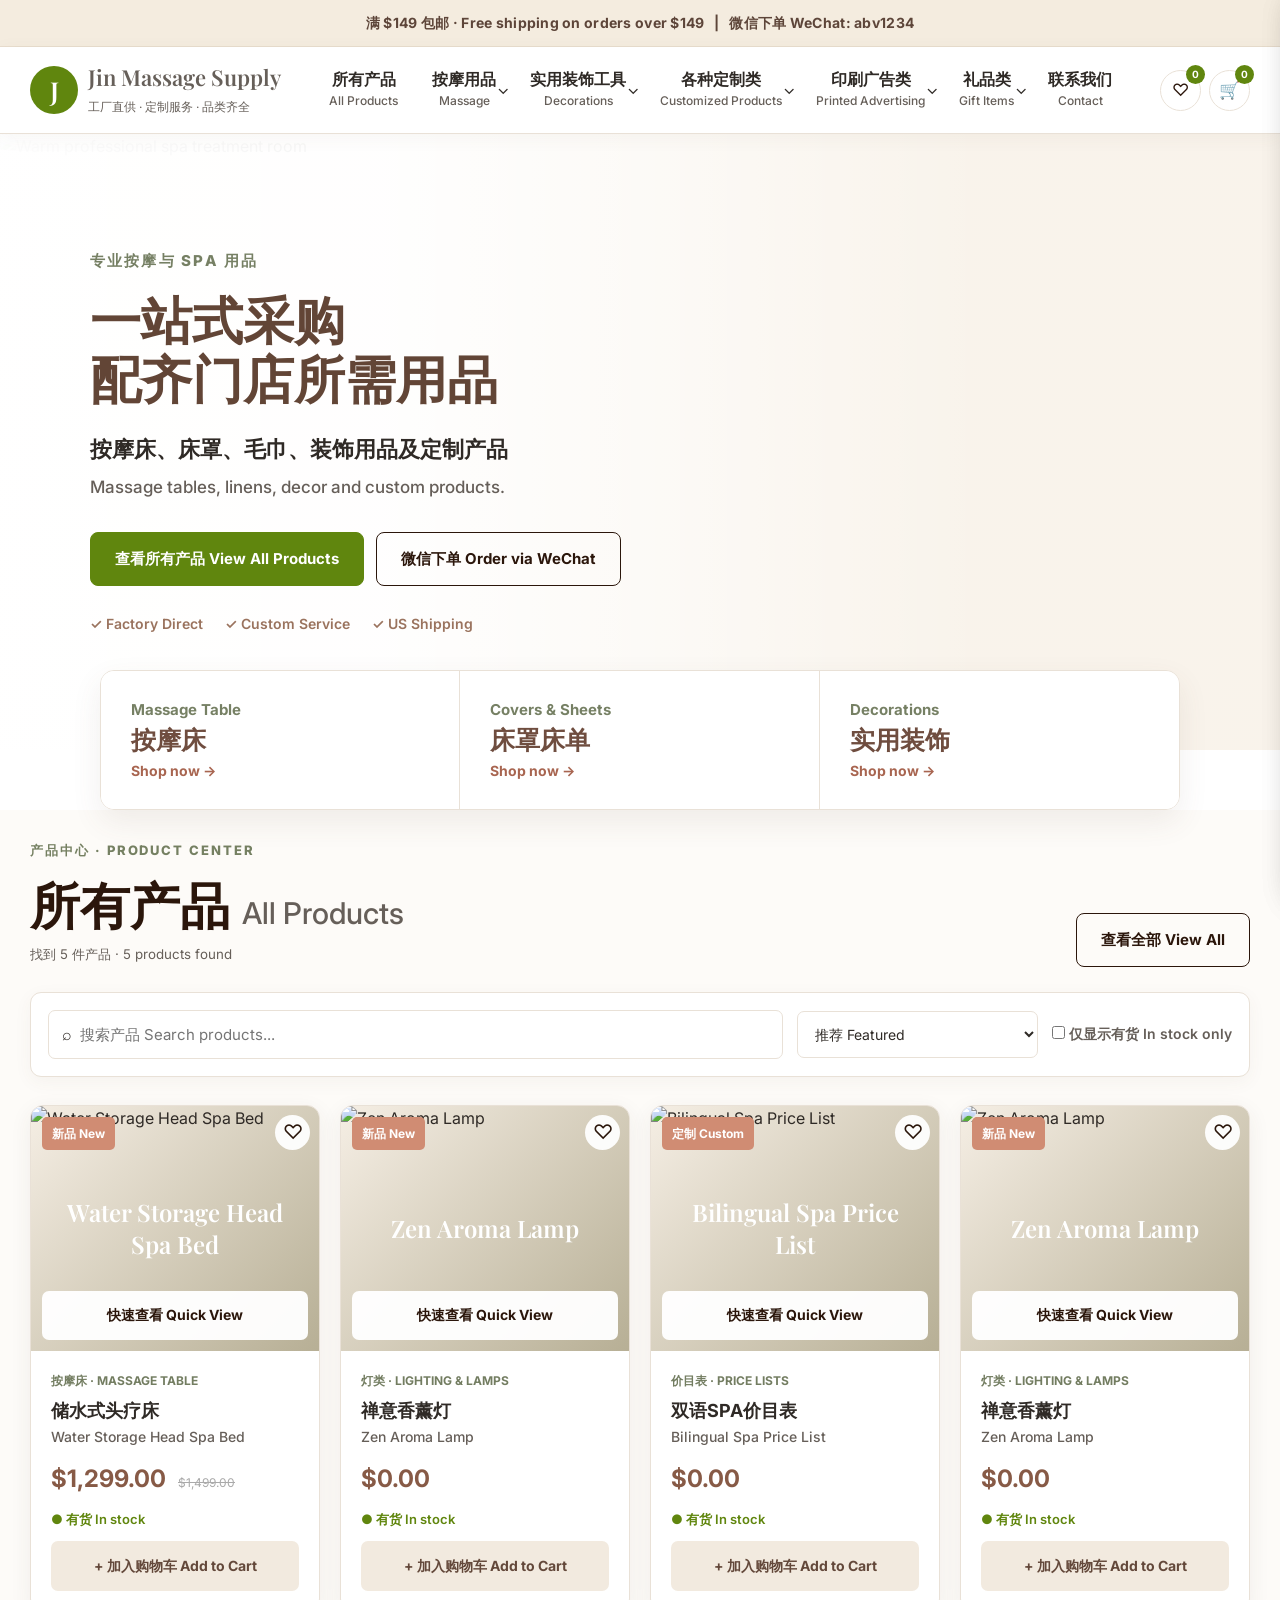
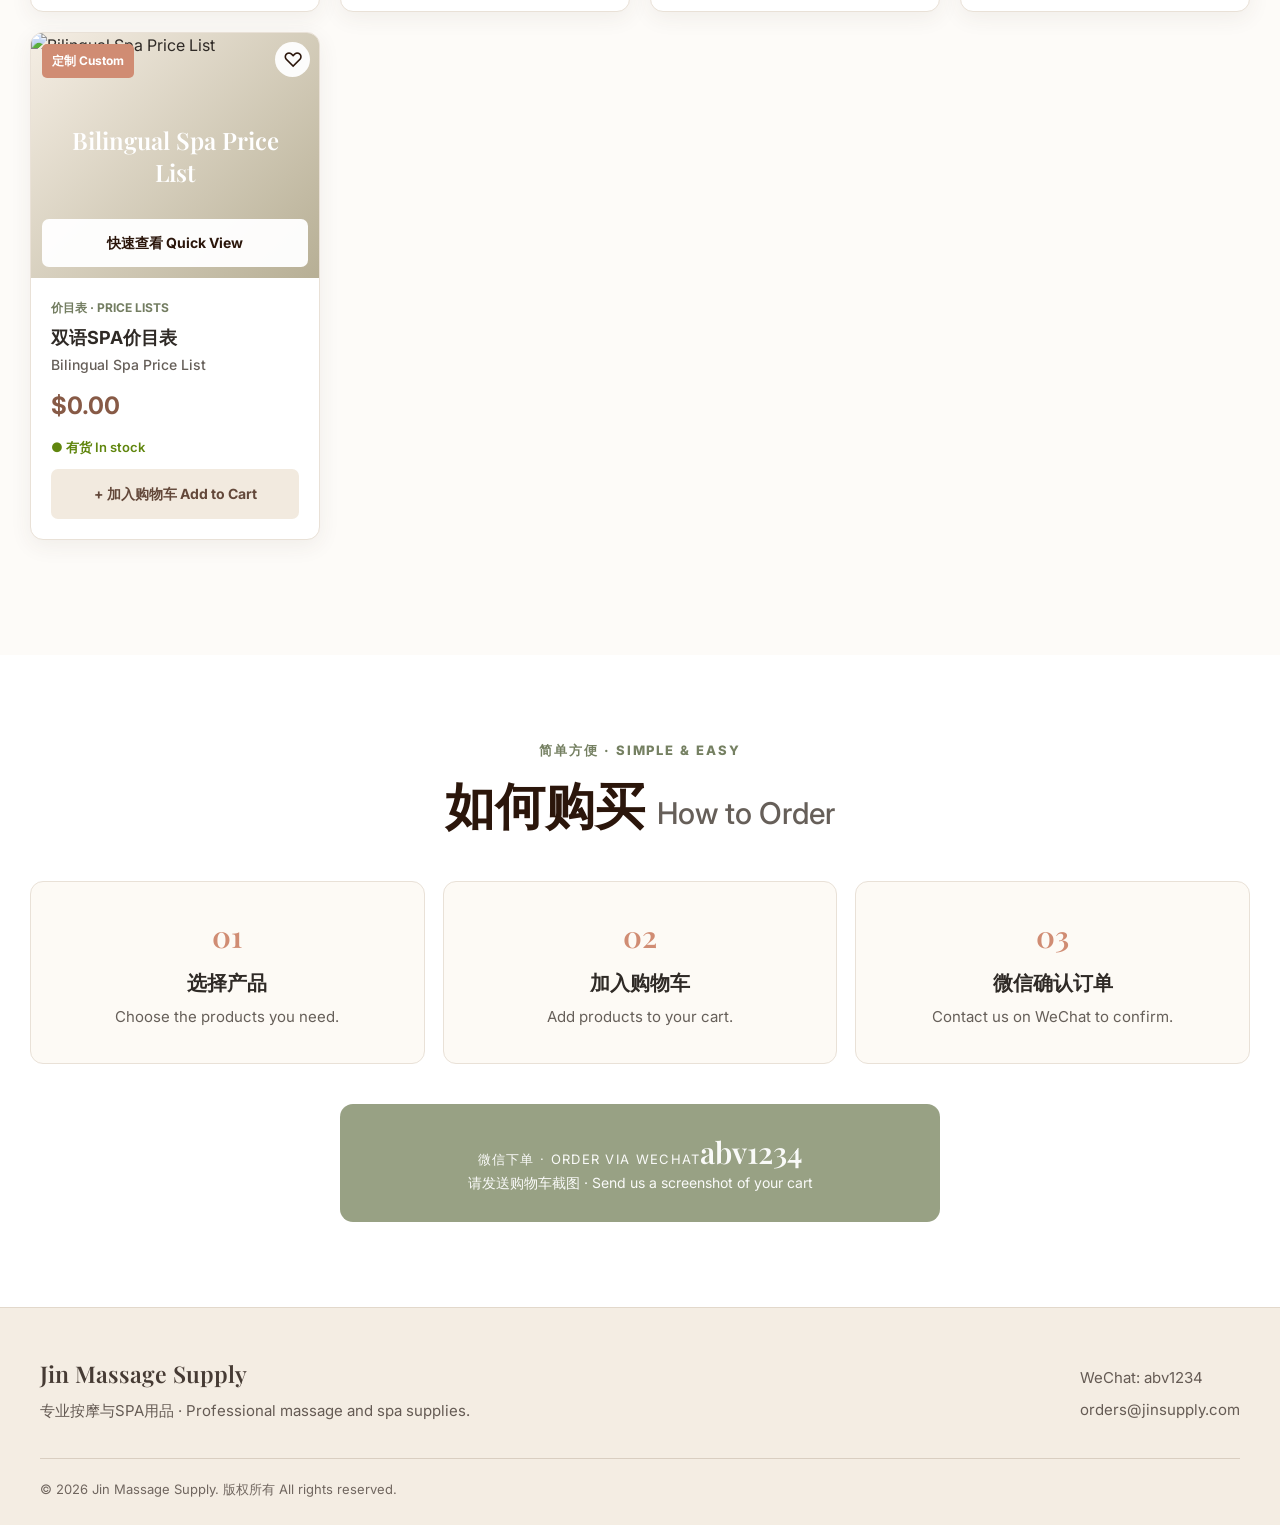
==== index.html @ f65b9ae7 "Add files via upload" ====
<!DOCTYPE html>
<html lang="zh">
<head>
  <meta charset="UTF-8">
  <meta name="viewport" content="width=device-width, initial-scale=1.0">
  <meta name="description" content="Jin Massage Supply — Professional massage and spa products">
  <title>Jin Massage Supply — 专业按摩用品</title>
  <link href="https://fonts.googleapis.com/css2?family=Inter:wght@400;500;600;700&family=Playfair+Display:wght@500;600&display=swap" rel="stylesheet">
  <link rel="stylesheet" href="css/styles.css">
</head>
<body>
  <div class="topbar">满 $149 包邮 · Free shipping on orders over $149 &nbsp; | &nbsp; 微信下单 WeChat: abv1234</div>

  <nav class="site-nav">
    <div class="nav-inner">
      <a class="logo" href="#
      "><span class="logo-mark">J</span><span><strong>Jin Massage Supply</strong><small><br>工厂直供 · 定制服务 · 品类齐全</small></span></a>
      <button class="mobile-toggle" type="button" aria-label="Open menu">☰</button>
      <ul class="nav-links" id="dynamicNav"></ul>
      <div class="nav-actions">
        <button class="wishlist-open" type="button">♡<b class="wishlist-count">0</b></button>
        <button class="cart-open" type="button">🛒<b class="cart-count">0</b></button>
      </div>
    </div>
  </nav>

  <main>
    <section class="hero" id="home">
      <img src="images/spa-hero-warm.png" alt="Warm professional spa treatment room">
      <div class="hero-shade"></div>
      <div class="hero-copy">
        <p>专业按摩与 SPA 用品</p>
        <h1 class="hero-title"><span>一站式采购</span><span>配齐门店所需用品</span></h1>
        <div class="hero-cn">按摩床、床罩、毛巾、装饰用品及定制产品</div>
        <div class="hero-en">Massage tables, linens, decor and custom products.</div>
        <div class="hero-buttons">
          <button class="button primary show-all" type="button">查看所有产品 View All Products</button>
          <a class="button secondary" href="#how-to-order">微信下单 Order via WeChat</a>
        </div>
        <div class="hero-benefits"><span>✓ Factory Direct</span><span>✓ Custom Service</span><span>✓ US Shipping</span></div>
      </div>
    </section>

    <section class="category-shortcuts">
      <button data-category="massage-bed"><span>Massage Table</span><strong>按摩床</strong><small>Shop now →</small></button>
      <button data-category="massage-cover"><span>Covers & Sheets</span><strong>床罩床单</strong><small>Shop now →</small></button>
      <button data-category="decorations"><span>Decorations</span><strong>实用装饰</strong><small>Shop now →</small></button>
    </section>

    <section class="products-section" id="products">
      <div class="section-inner">
        <div class="section-heading">
          <div><p>产品中心 · PRODUCT CENTER</p><h2 id="productsTitle">所有产品 <span>All Products</span></h2><small id="resultCount"></small></div>
          <button class="button outline show-all" type="button">查看全部 View All</button>
        </div>
       <!-- <div class="category-tabs" id="categoryTabs"></div>-->
        <div class="tools">
          <label class="search"><span>⌕</span><input id="searchInput" type="search" placeholder="搜索产品 Search products..."></label>
          <select id="sortSelect"><option value="featured">推荐 Featured</option><option value="low">价格低到高 Price: Low to High</option><option value="high">价格高到低 Price: High to Low</option><option value="name">名称 Name</option></select>
          <label class="stock"><input id="stockOnly" type="checkbox"> 仅显示有货 In stock only</label>
        </div>
        <div class="product-grid" id="productGrid"></div>
        <div class="empty" id="emptyState" hidden><h3>没有找到产品 · No products found</h3><button class="button outline reset" type="button">清除筛选 Clear Filters</button></div>
        <nav class="pagination" id="pagination"></nav>
      </div>
    </section>

    <section class="order-section" id="how-to-order">
      <div class="section-inner">
        <div class="order-heading"><p>简单方便 · SIMPLE & EASY</p><h2>如何购买 <span>How to Order</span></h2></div>
        <div class="order-steps">
          <article><b>01</b><h3>选择产品</h3><p>Choose the products you need.</p></article>
          <article><b>02</b><h3>加入购物车</h3><p>Add products to your cart.</p></article>
          <article><b>03</b><h3>微信确认订单</h3><p>Contact us on WeChat to confirm.</p></article>
        </div>
        <div class="wechat-card"><span>微信下单 · ORDER VIA WECHAT</span><strong>abv1234</strong><p>请发送购物车截图 · Send us a screenshot of your cart</p></div>
      </div>
    </section>
  </main>

  <footer><div class="footer-inner"><div><strong>Jin Massage Supply</strong><p>专业按摩与SPA用品 · Professional massage and spa supplies.</p></div><div><p>WeChat: abv1234</p><p>orders@jinsupply.com</p></div></div><div class="copyright">© 2026 Jin Massage Supply. 版权所有 All rights reserved.</div></footer>

  <div class="overlay"></div>
  <div class="modal" id="quickView">
    <div class="modal-box">
      <button class="modal-close" type="button" aria-label="Close product detail">×</button>

      <div class="modal-gallery">
        <div class="modal-main-image" id="modalMainImage">
          <img id="modalImage" src="" alt="" title="Click to zoom">
          <div id="modalFallback" hidden></div>
          <span class="zoom-label">⌕ Zoom</span>
        </div>
        <div class="modal-thumbnails" id="modalThumbnails" aria-label="Product images"></div>
      </div>

      <div class="modal-info">
        <small id="modalCategory"></small>
        <h2 id="modalName"></h2>
        <div class="modal-price" id="modalPrice"></div>
        <h3>产品描述 · Description</h3>
        <p id="modalDescription"></p>
        <ul id="modalFeatures"></ul>
        <div class="modal-actions">
          <button class="button primary" id="modalCart" type="button">加入购物车 Add to Cart</button>
          <button id="modalWish" type="button" aria-label="Add to wishlist">♡</button>
        </div>
      </div>
    </div>
  </div>

  <div class="image-lightbox" id="imageLightbox" aria-hidden="true">
    <button class="lightbox-close" id="lightboxClose" type="button" aria-label="Close zoom">×</button>
    <button class="lightbox-nav lightbox-prev" id="lightboxPrev" type="button" aria-label="Previous image">‹</button>
    <img id="lightboxImage" src="" alt="Zoomed product image">
    <button class="lightbox-nav lightbox-next" id="lightboxNext" type="button" aria-label="Next image">›</button>
    <div class="lightbox-counter" id="lightboxCounter"></div>
  </div>

  <aside class="drawer" id="cartDrawer"><header><div><small>您的选择</small><h2>购物车 Cart</h2></div><button class="drawer-close">×</button></header><div class="drawer-list" id="cartList"></div><div class="drawer-empty" id="cartEmpty">购物车是空的<br><small>Your cart is empty.</small></div><footer><div><span>小计 Subtotal</span><strong id="subtotal">$0.00</strong></div><a class="button primary" href="#how-to-order">联系购买 Contact to Order</a></footer></aside>
  <aside class="drawer" id="wishlistDrawer"><header><div><small>已保存</small><h2>心愿单 Wishlist</h2></div><button class="drawer-close">×</button></header><div class="drawer-list" id="wishlistList"></div><div class="drawer-empty" id="wishlistEmpty">还没有收藏产品<br><small>Your wishlist is empty.</small></div></aside>
  <div class="toast" role="status"></div>

  <script src="js/products.js"></script>
  <script src="js/main.js"></script>
</body>
</html>
---- css/styles.css ----
:root {
    --brown: #2b160b;
    --brown2: #9a735e;
    --olive: #60860e;
    --olive2: #b0b89e;
    --cream: #fdfbf7;
    --paper: #ffffff;
    --sand: #f5eee4;
    --line: #e9e1d7;
    --text: #2f2a26;
    --muted: #665f59;
    --rose: #d08c73;
    --shadow: 0 12px 30px rgba(100, 78, 63, 0.09);
    --body: Inter, Arial, sans-serif;
    --display: "Playfair Display", serif;
}

* {
    box-sizing: border-box;
    margin: 0;
    padding: 0
}

html {
    scroll-behavior: smooth
}

body {
    font-family: var(--body);
    color: var(--text);
    background: #ffffff;
    font-size: 16px;
    line-height: 1.6;
}

button,
input,
select {
    font: inherit
}

button,
a {
    transition: .2s
}

button {
    cursor: pointer
}

img {
    display: block;
    max-width: 100%
}

.locked {
    overflow: hidden
}

.topbar {
    padding: 12px 20px;
    background: #f4ecdf;
    color: #5d4539;
    border-bottom: 1px solid #e8ddce;
    text-align: center;
    font-size: 14px;
    font-weight: 700;
    letter-spacing: 0.02em;
}

.site-nav {
    position: sticky;
    top: 0;
    z-index: 1000;
    background: rgba(255, 255, 255, 0.98);
    border-bottom: 1px solid var(--line);
    box-shadow: 0 4px 18px rgba(100, 78, 63, 0.05);
    backdrop-filter: blur(10px);
}

.nav-inner {
    max-width: 1440px;
    min-height: 86px;
    margin: auto;
    padding: 0 30px;
    display: flex;
    align-items: center;
    gap: 20px;
}

.logo {
    display: flex;
    align-items: center;
    gap: 10px;
    min-width: 220px;
    color: var(--brown);
    text-decoration: none
}

.logo-mark {
    display: grid;
    place-items: center;
    width: 48px;
    height: 48px;
    border-radius: 50%;
    background: var(--olive);
    color: white;
    font: 600 26px var(--display);
}

.logo strong,
.logo small {
    margin-top: 3px;
    font-size: 12px;
    color: var(--muted);
}

.logo strong {
    font: 600 22px var(--display);
}

.logo small {
    margin-top: 3px;
    font-size: 12px;
    color: var(--muted);
}

.nav-links {
    display: flex;
    align-self: stretch;
    justify-content: center;
    flex: 1;
    list-style: none
}

.nav-links>li {
    position: relative;
    display: flex
}

.nav-link {
    position: relative;
    display: flex;
    flex-direction: column;
    justify-content: center;
    align-items: center;

    min-width: max-content;
    padding: 0 17px;

    border: 0;
    border-bottom: 3px solid transparent;
    background: transparent;

    color: var(--text);
    text-align: center;
    text-decoration: none;
}

.nav-link span {
    display: block;

    font-size: 16px;
    font-weight: 700;
    line-height: 1.25;

    white-space: nowrap;
}

.nav-link small {
    display: block;

    margin-top: 5px;

    color: var(--muted);

    font-size: 12px;
    font-weight: 500;
    line-height: 1.2;

    white-space: nowrap;
}

.nav-link i {
    position: absolute;
    right: 4px;
    font-style: normal
}

.nav-link:hover,
.nav-link.active,
.has-dropdown:hover>.nav-link {
    border-color: var(--olive);
    background: #fbf8f3;
    color: var(--brown);
}

.dropdown {
    position: absolute;
    display: none;
    top: 100%;
    left: 0;
    min-width: 250px;
    padding: 7px 0;
    border: 1px solid var(--line);
    border-top: 2px solid var(--olive);
    border-radius: 0 0 10px 10px;
    background: white;
    box-shadow: var(--shadow)
}

.has-dropdown:hover .dropdown {
    display: block
}

.dropdown button {
    display: flex;
    align-items: baseline;
    width: 100%;
    gap: 8px;
    padding: 13px 18px;
    border: 0;
    background: white;
    text-align: left;
}

.dropdown button:hover {
    background: var(--cream)
}

.dropdown b {
    white-space: nowrap;
    font-size: 15px;
    color: var(--text);
}

.dropdown small {
    white-space: nowrap;
    font-size: 13px;
    color: var(--muted);
}

.nav-actions {
    display: flex;
    gap: 8px
}

.nav-actions button {
    position: relative;
    width: 41px;
    height: 41px;
    border: 1px solid var(--line);
    border-radius: 50%;
    background: white;
    color: var(--brown);
    font-size: 17px
}

.nav-actions b {
    position: absolute;
    top: -6px;
    right: -5px;
    display: grid;
    place-items: center;
    width: 19px;
    height: 19px;
    border-radius: 50%;
    background: var(--olive);
    color: #fff;
    font-size: 10px
}

.mobile-toggle {
    display: none;
    border: 0;
    background: none;
    color: var(--brown);
    font-size: 24px
}

.hero {
    position: relative;
    min-height: 610px;
    overflow: hidden;
    background: #f8f2e9;
}

.hero>img {
    position: absolute;
    inset: 0;
    width: 100%;
    height: 100%;
    object-fit: cover
}

.hero-shade {
    position: absolute;
    inset: 0;
    background: linear-gradient(
    90deg,
    rgba(255, 255, 255, 0.99) 0%,
    rgba(255, 255, 255, 0.95) 30%,
    rgba(255, 255, 255, 0.60) 52%,
    rgba(255, 255, 255, 0.10) 76%
    );
}

.hero-copy {
    position: relative;
    z-index: 2;
    max-width: 1440px;
    margin: auto;
    padding: 115px 7%;
}

.hero-copy>p {
    margin-bottom: 16px;
    color: #768064;
    font-size: 15px;
    font-weight: 800;
    letter-spacing: 0.15em;
}

.hero h1 {
    width: max-content;
    max-width: none;
    color: #624536;
    font-family: var(--display);
    font-size: clamp(36px, 4vw, 60px);
    font-weight: 600;
    line-height: 1.15;
}

.hero-title > span {
    display: block;
    white-space: nowrap;
}

.hero-cn {
    margin-top: 25px;
    color: var(--text);
    font-size: 22px;
    font-weight: 700;
}

.hero-en {
    margin-top: 7px;
    color: var(--muted);
    font-size: 17px;
    font-weight: 500;
}

.hero-buttons {
    display: flex;
    gap: 12px;
    margin-top: 30px
}

.button {
    display: inline-flex;
    align-items: center;
    justify-content: center;
    min-height: 50px;
    padding: 14px 24px;
    border-radius: 8px;
    text-decoration: none;
    font-size: 15px;
    font-weight: 700;
}

.button.primary {
    border: 1px solid var(--olive);
    background: var(--olive);
    color: white
}

.button.primary:hover {
    background: #545d49
}

.button.secondary {
    border: 1px solid var(--brown);
    background: transparent;
    color: var(--brown)
}

.button.secondary:hover {
    background: var(--brown);
    color: white
}

.button.outline {
    border: 1px solid var(--brown);
    background: transparent;
    color: var(--brown)
}

.hero-benefits {
    display: flex;
    gap: 22px;
    margin-top: 27px;
    color: var(--brown2);
    font-size: 14px;
    font-weight: 600;
}

.category-shortcuts {
    position: relative;
    z-index: 3;
    display: grid;
    grid-template-columns: repeat(3, 1fr);
    max-width: 1080px;
    margin: -80px auto 0;
    border: 1px solid var(--line);
    border-radius: 14px;
    overflow: hidden;
    box-shadow: var(--shadow);
}

.category-shortcuts button {
    display: flex;
    flex-direction: column;
    align-items: flex-start;
    justify-content: center;
    gap: 1px;
    min-height: 120px;
    padding: 30px;
    border: 0;
    border-right: 1px solid var(--line);
    background: #ffffff;
    text-align: left;
}

.category-shortcuts button:last-child {
    border: 0
}

.category-shortcuts span,
.category-shortcuts strong,
.category-shortcuts small {
    display: block;
    width: 100%;
    margin: 0;
    line-height: 1.25;
}

.category-shortcuts span {
    color: #768064;
    font-size: 15px;
    font-weight: 700;
}

.category-shortcuts strong {
    margin-top: 2px;
    color: #6f4d3f;
    font: 600 25px/1.25 var(--display);
}

.category-shortcuts small {
    margin-top: 7px;
    color: #a86550;
    font-size: 14px;
    font-weight: 700;
}

.category-shortcuts button:hover {
    background: var(--cream);
    transform: translateY(-3px)
}

.products-section {
    padding: 30px 30px 80px;
    background: #fdfbf8;
    scroll-margin-top: 86px;
}

.section-inner {
    max-width: 1320px;
    margin: auto
}

.section-heading {
    display: flex;
    align-items: end;
    justify-content: space-between;
    gap: 25px;
    margin-bottom: 25px
}

.section-heading p,
.order-heading p {
    margin-bottom: 9px;
    color: #758062;
    font-size: 13px;
    font-weight: 800;
    letter-spacing: 0.15em;
}

.section-heading h2,
.order-heading h2 {
    color: var(--brown);
    font: 600 clamp(32px, 4vw, 50px) var(--display)
}

.section-heading h2 span,
.order-heading h2 span {
    color: var(--muted);
    font-size: .6em;
    font-family: var(--body);
    font-weight: 500
}

.section-heading small {
    color: var(--muted)
}

.category-tabs {
    display: flex;
    flex-wrap: wrap;
    gap: 9px;
    margin-bottom: 20px
}

.category-tabs button {
    padding: 13px 19px;
    border: 1px solid var(--line);
    border-radius: 999px;
    background: white;
    color: var(--text);
    font-size: 15px;
    font-weight: 700;
}

.category-tabs button small {
    font-size: 13px;
    font-weight: 500;
}

.category-tabs button.active,
.category-tabs button:hover {
    border-color: var(--olive);
    background: var(--olive);
    color: white
}

.tools {
    display: grid;
    grid-template-columns: 1fr auto auto;
    align-items: center;
    gap: 14px;
    margin-bottom: 28px;
    padding: 17px;
    border: 1px solid var(--line);
    border-radius: 11px;
    background: #ffffff;
    box-shadow: 0 5px 18px rgba(100, 78, 63, 0.05);
}

.search {
    display: flex;
    align-items: center;
    gap: 8px;
    padding: 0 13px;
    border: 1px solid var(--line);
    border-radius: 7px;
    background: white
}

.search input {
    width: 100%;
    height: 47px;
    border: 0;
    outline: 0;
    background: transparent;
    font-size: 15px;
}

.tools select {
    height: 47px;
    padding: 0 13px;
    border: 1px solid var(--line);
    border-radius: 7px;
    background: white;
    color: var(--text);
    font-size: 14px;
}

.stock {
    color: var(--muted);
    font-size: 14px;
    font-weight: 600;
}

.stock input {
    accent-color: var(--olive)
}

.product-grid {
    display: grid;
    grid-template-columns: repeat(4, minmax(0, 1fr));
    gap: 20px
}

.product-card {
    overflow: hidden;
    display: flex;
    flex-direction: column;
    border: 1px solid var(--line);
    border-radius: 13px;
    background: var(--paper);
    box-shadow: 0 6px 22px rgba(74, 55, 43, .07)
}

.product-card:hover {
    transform: translateY(-5px);
    box-shadow: var(--shadow)
}

.product-media {
    position: relative;
    overflow: hidden;
    aspect-ratio: 1/.85;
    background: linear-gradient(135deg, var(--sand), #b7af95)
}

.product-media>img {
    width: 100%;
    height: 100%;
    object-fit: cover;
    transition: .3s
}

.product-card:hover .product-media>img {
    transform: scale(1.035)
}

.image-fallback {
    position: absolute;
    inset: 0;
    display: grid;
    place-items: center;
    padding: 20px;
    color: white;
    text-align: center;
    font: 600 24px var(--display)
}

.image-fallback[hidden] {
    display: none
}

.badge {
    position: absolute;
    top: 11px;
    left: 11px;
    padding: 7px 10px;
    border-radius: 5px;
    background: var(--rose);
    color: white;
    font-size: 12px;
    font-weight: 700;
}

.wish {
    position: absolute;
    top: 9px;
    right: 9px;
    width: 35px;
    height: 35px;
    border: 0;
    border-radius: 50%;
    background: rgba(255, 255, 255, .94);
    color: var(--brown);
    font-size: 20px
}

.wish.active,
#modalWish.active {
    color: #a54a50
}

.quick {
    position: absolute;
    right: 11px;
    bottom: 11px;
    left: 11px;

    display: block;

    padding: 13px;

    border: 0;
    border-radius: 7px;

    background: rgba(255, 255, 255, 0.96);
    color: var(--brown);

    font-size: 14px;
    font-weight: 700;

    opacity: 1;
    visibility: visible;
    transform: none;
    transition: none;

    pointer-events: auto;
}

.quick:hover {
    background: var(--olive);
    color: white;
}

.product-info {
    display: flex;
    flex: 1;
    flex-direction: column;
    padding: 20px;
}

.product-info>small {
    color: #737d61;
    font-size: 12px;
    font-weight: 700;
    text-transform: uppercase;
}

.product-info h3 {
    min-height: 62px;
    margin-top: 8px;
    font-size: 18px;
    line-height: 1.4;
}

.product-info h3 span {
    display: block;
    margin-top: 4px;
    color: var(--muted);
    font-size: 14px;
    font-weight: 500;
}

.price {
    margin-top: auto;
    color: #875a46;
    font-size: 24px;
    font-weight: 700;
}

.price del,
.modal-price del {
    margin-left: 7px;
    color: #aaa;
    font-size: 12px;
    font-weight: 400
}

.availability {
    margin: 11px 0;
    font-size: 13px;
    font-weight: 600;
}

.availability.yes {
    color: var(--olive)
}

.availability.no {
    color: #a65353
}

.add {
    width: 100%;
    padding: 14px 10px;
    border: 0;
    border-radius: 7px;
    background: #f2eadf;
    color: #63483a;
    font-size: 14px;
    font-weight: 700;
}

.add:hover {
    background: var(--olive);
    color: white
}

.add:disabled {
    cursor: not-allowed;
    opacity: .5
}

.empty {
    padding: 60px;
    text-align: center
}

.empty h3 {
    margin-bottom: 20px
}

.pagination {
    display: flex;
    justify-content: center;
    gap: 7px;
    margin-top: 35px
}

.pagination button {
    width: 39px;
    height: 39px;
    border: 1px solid var(--line);
    border-radius: 6px;
    background: white
}

.pagination button.active {
    background: var(--olive);
    color: white
}

.pagination button:disabled {
    opacity: .4
}

.order-section {
    padding: 85px 30px;
    background: var(--paper)
}

.order-heading {
    text-align: center
}

.order-steps {
    display: grid;
    grid-template-columns: repeat(3, 1fr);
    gap: 18px;
    margin: 40px 0
}

.order-steps article {
    padding: 34px;
    border: 1px solid var(--line);
    border-radius: 13px;
    background: #fdfaf5;
    text-align: center;
}

.order-steps b {
    color: var(--rose);
    font: 600 30px var(--display)
}

.order-steps h3 {
    margin: 11px 0 6px;
    font-size: 20px;
}

.order-steps p {
    color: var(--muted);
    font-size: 15px;
}

.wechat-card {
    max-width: 600px;
    margin: auto;
    padding: 28px;
    border-radius: 13px;
    background: #98a184;
    color: white;
    text-align: center;
}

.wechat-card span,
.wechat-card strong,
.wechat-card p {
    font-size: 14px;
    opacity: 0.95;
}

.wechat-card span {
    font-size: 13px;
    letter-spacing: 0.1em;
}

.wechat-card strong {
    margin: 7px 0;
    font: 600 30px var(--display)
}

.wechat-card p {
    font-size: 14px;
    opacity: 0.95;
}

footer {
    padding: 50px 30px 25px;
    background: #f4ede3;
    color: #463b34;
    border-top: 1px solid #e2d8cb;
}

.footer-inner {
    display: flex;
    justify-content: space-between;
    gap: 30px;
    max-width: 1200px;
    margin: auto
}

.footer-inner>div:first-child strong {
    font: 600 23px var(--display)
}

.footer-inner p {
    margin-top: 8px;
    color: #655b54;
    font-size: 15px;
}

.copyright {
    max-width: 1200px;
    margin: 35px auto 0;
    padding-top: 20px;
    border-top: 1px solid #d9cec1;
    color: #70665f;
    font-size: 13px;
}

.overlay {
    position: fixed;
    inset: 0;
    z-index: 2000;
    background: rgba(44, 35, 29, .55);
    opacity: 0;
    visibility: hidden
}

.overlay.show {
    opacity: 1;
    visibility: visible
}

.modal {
    position: fixed;
    inset: 0;
    z-index: 2001;
    display: none;
    place-items: center;
    padding: 20px
}

.modal.show {
    display: grid
}

.modal-box {
    position: relative;
    display: grid;
    grid-template-columns: 1fr 1fr;
    width: min(1000px, 96vw);
    max-height: 90vh;
    overflow: auto;
    border-radius: 16px;
    background: var(--paper);
    box-shadow: var(--shadow)
}

.modal-close {
    position: absolute;
    top: 10px;
    right: 14px;
    z-index: 2;
    border: 0;
    background: none;
    color: var(--muted);
    font-size: 35px
}

.modal-media {
    min-height: 520px;
    display: grid;
    place-items: center;
    padding: 25px;
    background: var(--cream)
}

.modal-media img {
    width: 100%;
    height: 100%;
    max-height: 500px;
    object-fit: cover
}

.modal-media div {
    font: 600 35px var(--display)
}

.modal-info {
    padding: 45px
}

.modal-info>small {
    color: var(--olive);
    font-weight: 700
}

.modal-info h2 {
    margin: 13px 0;
    color: var(--brown);
    font: 600 38px var(--display)
}

.modal-info h2 span {
    display: block;
    margin-top: 6px;
    color: var(--muted);
    font: 500 16px var(--body)
}

.modal-price {
    margin-bottom: 22px;
    color: var(--rose);
    font-size: 32px;
    font-weight: 700
}

.modal-info h3 {
    margin-bottom: 9px;
    font-size: 14px
}

.modal-info p {
    color: var(--text);
    font-size: 16px;
    line-height: 1.8;
}

.modal-info p span,
.modal-info li span {
    color: var(--muted)
}

.modal-info ul {
    margin: 16px 0 0 20px;
    font-size: 15px;
    line-height: 1.9;
}

.modal-actions {
    display: grid;
    grid-template-columns: 1fr 50px;
    gap: 8px;
    margin-top: 25px
}

.modal-actions>button:last-child {
    border: 1px solid var(--line);
    border-radius: 7px;
    background: white;
    font-size: 24px
}

.drawer {
    position: fixed;
    top: 0;
    right: 0;
    z-index: 2002;
    display: flex;
    flex-direction: column;
    width: min(430px, 94vw);
    height: 100vh;
    padding: 24px;
    background: var(--paper);
    transform: translateX(105%);
    box-shadow: -10px 0 30px rgba(0, 0, 0, .15)
}

.drawer.open {
    transform: none
}

.drawer header {
    display: flex;
    justify-content: space-between;
    padding-bottom: 18px;
    border-bottom: 1px solid var(--line)
}

.drawer header small {
    color: var(--olive)
}

.drawer header h2 {
    font: 600 28px var(--display)
}

.drawer-close {
    border: 0;
    background: none;
    font-size: 30px
}

.drawer-list {
    flex: 1;
    overflow: auto
}

.drawer-item {
    display: grid;
    grid-template-columns: 80px 1fr;
    gap: 12px;
    padding: 15px 0;
    border-bottom: 1px solid var(--line)
}

.drawer-item img {
    width: 80px;
    height: 80px;
    border-radius: 7px;
    object-fit: cover;
    background: var(--sand)
}

.drawer-item h3 {
    font-size: 15px;
}

.drawer-item h3 span {
    display: block;
    color: var(--muted);
    font-size: 13px;
}

.drawer-item strong {
    font-size: 15px;
}

.quantity {
    display: flex;
    align-items: center;
    gap: 6px;
    margin-top: 9px
}

.quantity button {
    padding: 3px 7px;
    border: 1px solid var(--line);
    background: white;
    color: var(--brown);
    font-size: 10px
}

.drawer-empty {
    margin: auto;
    text-align: center
}

.drawer-empty small {
    color: var(--muted)
}

.drawer>footer {
    padding: 50px 30px 25px;
    background: #f4ede3;
    color: #463b34;
    border-top: 1px solid #e2d8cb;
}

.drawer>footer>div {
    display: flex;
    justify-content: space-between;
    margin-bottom: 14px
}

.drawer>footer .button {
    display: inline-flex;
    align-items: center;
    justify-content: center;
    min-height: 50px;
    padding: 14px 24px;
    border-radius: 8px;
    text-decoration: none;
    font-size: 15px;
    font-weight: 700;
}

.toast {
    position: fixed;
    right: 22px;
    bottom: 22px;
    z-index: 5000;
    padding: 12px 17px;
    border-radius: 7px;
    background: var(--brown);
    color: white;
    font-size: 11px;
    opacity: 0;
    transform: translateY(8px)
}

.toast.show {
    opacity: 1;
    transform: none
}

@media(max-width:1120px) {
    .nav-link {
    position: relative;
    display: flex;
    flex-direction: column;
    justify-content: center;
    align-items: center;
    min-width: max-content;
    padding: 0 9px;
    border: 0;
    border-bottom: 3px solid transparent;
    background: transparent;
    color: var(--text);
    text-decoration: none;
}

    .nav-link span {
    font-size: 13px;
    font-weight: 700;
    white-space: nowrap;
}

    .nav-link small {
    margin-top: 3px;
    color: var(--muted);
    font-size: 10px;
    font-weight: 500;
    white-space: nowrap;
}

    .product-grid {
        grid-template-columns: repeat(3, 1fr)
    }
}

@media(max-width:900px) {
    .nav-inner {
    max-width: 1440px;
    min-height: 86px;
    margin: auto;
    padding: 0 30px;
    display: flex;
    align-items: center;
    gap: 20px;
}

    .mobile-toggle {
        display: block;
        margin-left: auto
    }

    .nav-links {
        position: absolute;
        top: 68px;
        right: 0;
        left: 0;
        display: none;
        max-height: calc(100vh - 68px);
        overflow: auto;
        padding: 8px 16px 18px;
        background: var(--paper);
        box-shadow: var(--shadow)
    }

    .nav-links.open {
        display: block
    }

    .nav-links>li {
        display: block
    }

    .nav-link {
    position: relative;
    display: flex;
    flex-direction: column;
    justify-content: center;
    align-items: center;
    min-width: 112px;
    padding: 0 12px;
    border: 0;
    border-bottom: 3px solid transparent;
    background: transparent;
    color: var(--text);
    text-decoration: none;
}

    .has-dropdown:hover .dropdown {
        display: none
    }

    .has-dropdown.open .dropdown {
        position: static;
        display: block;
        border: 0;
        border-left: 2px solid var(--olive);
        box-shadow: none
    }

    .dropdown button {
    display: flex;
    align-items: baseline;
    width: 100%;
    gap: 8px;
    padding: 13px 18px;
    border: 0;
    background: white;
    text-align: left;
}

    .hero {
    position: relative;
    min-height: 610px;
    overflow: hidden;
    background: #f8f2e9;
}

    .hero-shade {
    position: absolute;
    inset: 0;
    background: linear-gradient(
    90deg,
    rgba(255, 255, 255, 0.99) 0%,
    rgba(255, 255, 255, 0.95) 30%,
    rgba(255, 255, 255, 0.60) 52%,
    rgba(255, 255, 255, 0.10) 76%
    );
}

    .product-grid {
        grid-template-columns: repeat(2, 1fr)
    }

    .tools {
    display: grid;
    grid-template-columns: 1fr auto auto;
    align-items: center;
    gap: 14px;
    margin-bottom: 28px;
    padding: 17px;
    border: 1px solid var(--line);
    border-radius: 11px;
    background: #ffffff;
    box-shadow: 0 5px 18px rgba(100, 78, 63, 0.05);
}

    .search {
        grid-column: 1/-1
    }

    .modal-box {
        grid-template-columns: 1fr
    }

    .modal-media {
        min-height: 280px
    }

    .modal-media img {
        max-height: 300px
    }
}

@media(max-width:620px) {
    .topbar {
    padding: 12px 20px;
    background: #f4ecdf;
    color: #5d4539;
    border-bottom: 1px solid #e8ddce;
    text-align: center;
    font-size: 14px;
    font-weight: 700;
    letter-spacing: 0.02em;
}

    .logo {
        min-width: 0
    }

    .logo strong {
    font: 600 22px var(--display);
}

    .logo small {
    margin-top: 3px;
    font-size: 12px;
    color: var(--muted);
}

    .logo-mark {
    display: grid;
    place-items: center;
    width: 48px;
    height: 48px;
    border-radius: 50%;
    background: var(--olive);
    color: white;
    font: 600 26px var(--display);
}

    .nav-actions button {
        width: 36px;
        height: 36px
    }

    .hero {
    position: relative;
    min-height: 610px;
    overflow: hidden;
    background: #f8f2e9;
}

    .hero>img {
        object-position: 62% center
    }

    .hero-shade {
    position: absolute;
    inset: 0;
    background: linear-gradient(
    90deg,
    rgba(255, 255, 255, 0.99) 0%,
    rgba(255, 255, 255, 0.95) 30%,
    rgba(255, 255, 255, 0.60) 52%,
    rgba(255, 255, 255, 0.10) 76%
    );
}

    .hero-copy {
        padding: 70px 22px
    }


    
    .hero-title {
        width: 100%;
        max-width: 100%;
        font-size: 34px;
        line-height: 1.2;
    }

    .hero-title > span {
        display: block;
        white-space: nowrap;
    }

    .hero-buttons {
        align-items: stretch;
        flex-direction: column;
        max-width: 290px
    }

    .hero-benefits {
    display: flex;
    gap: 22px;
    margin-top: 27px;
    color: var(--brown2);
    font-size: 14px;
    font-weight: 600;
}

    .category-shortcuts {
    position: relative;
    z-index: 3;
    display: grid;
    grid-template-columns: repeat(3, 1fr);
    max-width: 1080px;
    margin: -50px auto 0;
    border: 1px solid var(--line);
    border-radius: 14px;
    overflow: hidden;
    box-shadow: var(--shadow);
}

    .category-shortcuts button {
    padding: 30px;
    border: 0;
    border-right: 1px solid var(--line);
    background: #ffffff;
    text-align: left;
}

    .products-section {
    padding: 100px 30px 80px;
    background: #fdfbf8;
    scroll-margin-top: 86px;
}

    .section-heading {
        align-items: flex-start;
        flex-direction: column
    }

    .category-tabs {
        flex-wrap: nowrap;
        overflow: auto
    }

    .category-tabs button {
    padding: 13px 19px;
    border: 1px solid var(--line);
    border-radius: 999px;
    background: white;
    color: var(--text);
    font-size: 15px;
    font-weight: 700;
}

    .tools {
    display: grid;
    grid-template-columns: 1fr auto auto;
    align-items: center;
    gap: 14px;
    margin-bottom: 28px;
    padding: 17px;
    border: 1px solid var(--line);
    border-radius: 11px;
    background: #ffffff;
    box-shadow: 0 5px 18px rgba(100, 78, 63, 0.05);
}

    .search {
        grid-column: auto
    }

    .product-grid {
        grid-template-columns: 1fr
    }

    .quick {
    position: absolute;
    right: 11px;
    bottom: 11px;
    left: 11px;
    padding: 13px;
    border: 0;
    border-radius: 7px;
    background: rgba(255, 255, 255, 0.96);
    color: var(--brown);
    font-size: 14px;
    font-weight: 700;
    opacity: 0;
    transform: translateY(5px);
}

    .order-section {
        padding: 65px 15px
    }

    .order-steps {
        grid-template-columns: 1fr
    }

    .footer-inner {
        flex-direction: column
    }

    .modal {
        padding: 10px
    }

    .modal-info {
        padding: 28px 20px
    }

    .modal-info h2 {
        font-size: 29px
    }

    .modal-media {
        min-height: 230px;
        padding: 12px
    }

    .modal-media img {
        max-height: 240px
    }
}


/* ================================================================
   PRODUCT DETAIL GALLERY + THUMBNAILS + IMAGE ZOOM
================================================================ */
.modal-gallery {
    display: flex;
    flex-direction: column;
    gap: 14px;
    min-width: 0;
    min-height: 520px;
    padding: 24px;
    background: var(--cream);
}

.modal-main-image {
    position: relative;
    display: grid;
    place-items: center;
    flex: 1;
    min-height: 400px;
    overflow: hidden;
    border: 1px solid var(--line);
    border-radius: 12px;
    background: white;
    cursor: zoom-in;
}

.modal-main-image > img {
    width: 100%;
    height: 100%;
    max-height: 460px;
    object-fit: contain;
    transition: transform .25s ease;
}

.modal-main-image:hover > img { transform: scale(1.025); }
.modal-main-image > div { padding: 30px; text-align: center; font: 600 30px var(--display); }

.zoom-label {
    position: absolute;
    right: 12px;
    bottom: 12px;
    padding: 7px 11px;
    border: 1px solid var(--line);
    border-radius: 999px;
    background: rgba(255,255,255,.94);
    color: var(--brown);
    font-size: 12px;
    font-weight: 700;
    pointer-events: none;
}

.modal-thumbnails {
    display: flex;
    gap: 10px;
    max-width: 100%;
    overflow-x: auto;
    padding: 2px 2px 6px;
    scrollbar-width: thin;
}

.modal-thumbnail {
    flex: 0 0 78px;
    width: 78px;
    height: 78px;
    overflow: hidden;
    padding: 3px;
    border: 2px solid transparent;
    border-radius: 9px;
    background: white;
}

.modal-thumbnail:hover,
.modal-thumbnail.active {
    border-color: var(--olive);
    box-shadow: 0 0 0 2px rgba(96,134,14,.12);
}

.modal-thumbnail img {
    width: 100%;
    height: 100%;
    border-radius: 5px;
    object-fit: cover;
}

.image-lightbox {
    position: fixed;
    inset: 0;
    z-index: 6000;
    display: grid;
    place-items: center;
    padding: 60px 80px;
    background: rgba(18,15,13,.94);
    opacity: 0;
    visibility: hidden;
    transition: opacity .2s ease, visibility .2s ease;
}

.image-lightbox.show { opacity: 1; visibility: visible; }
.image-lightbox > img { max-width: 94vw; max-height: 88vh; object-fit: contain; user-select: none; }

.lightbox-close {
    position: absolute;
    top: 18px;
    right: 24px;
    width: 46px;
    height: 46px;
    border: 0;
    background: transparent;
    color: white;
    font-size: 42px;
    line-height: 1;
}

.lightbox-nav {
    position: absolute;
    top: 50%;
    width: 48px;
    height: 58px;
    border: 1px solid rgba(255,255,255,.3);
    border-radius: 8px;
    background: rgba(255,255,255,.1);
    color: white;
    font-size: 42px;
    transform: translateY(-50%);
}
.lightbox-nav:hover { background: rgba(255,255,255,.22); }
.lightbox-prev { left: 22px; }
.lightbox-next { right: 22px; }
.lightbox-counter {
    position: absolute;
    bottom: 18px;
    left: 50%;
    padding: 6px 12px;
    border-radius: 999px;
    background: rgba(255,255,255,.12);
    color: white;
    font-size: 13px;
    transform: translateX(-50%);
}

@media(max-width:900px) {
    .modal-gallery { min-height: 350px; padding: 16px; }
    .modal-main-image { min-height: 280px; }
    .modal-main-image > img { max-height: 330px; }
}

@media(max-width:620px) {
    .modal-gallery { min-height: 290px; padding: 12px; }
    .modal-main-image { min-height: 220px; }
    .modal-main-image > img { max-height: 260px; }
    .modal-thumbnail { flex-basis: 64px; width: 64px; height: 64px; }
    .image-lightbox { padding: 55px 10px; }
    .lightbox-nav { width: 40px; height: 50px; font-size: 34px; }
    .lightbox-prev { left: 7px; }
    .lightbox-next { right: 7px; }
}
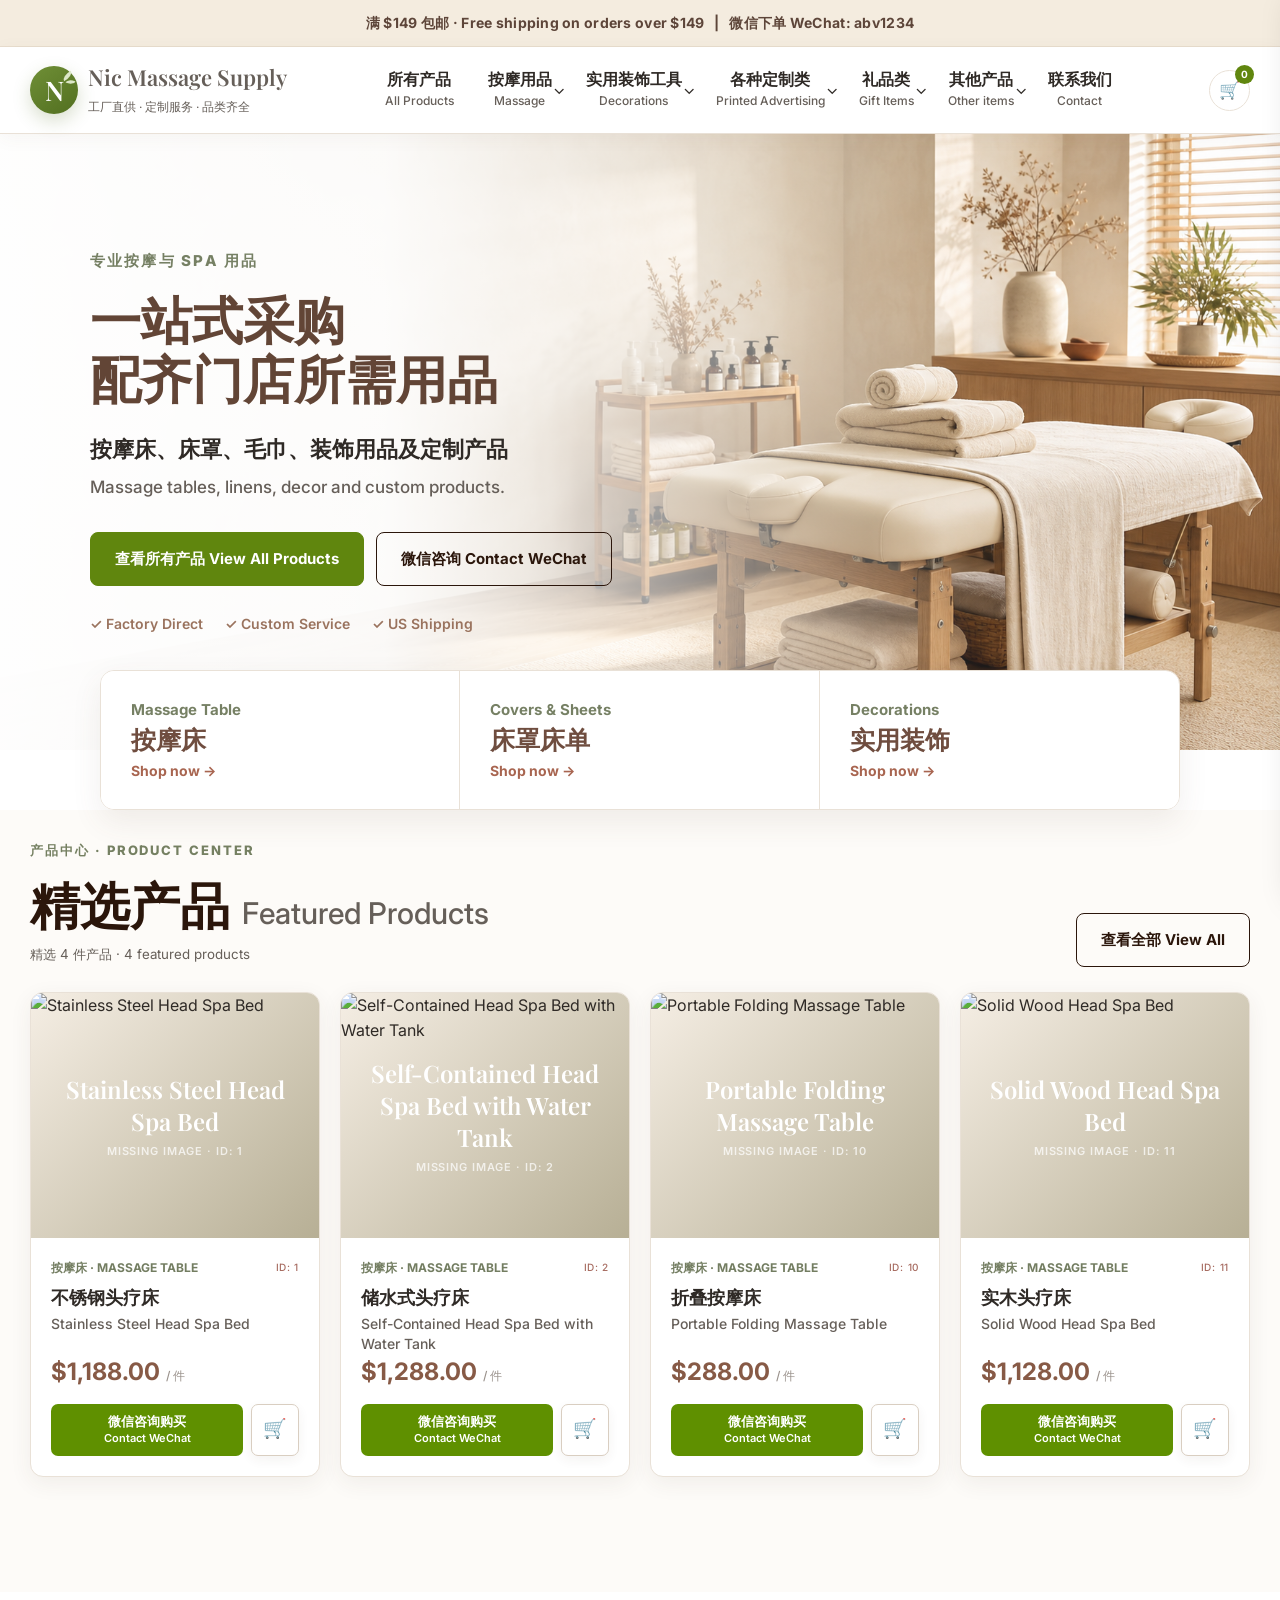
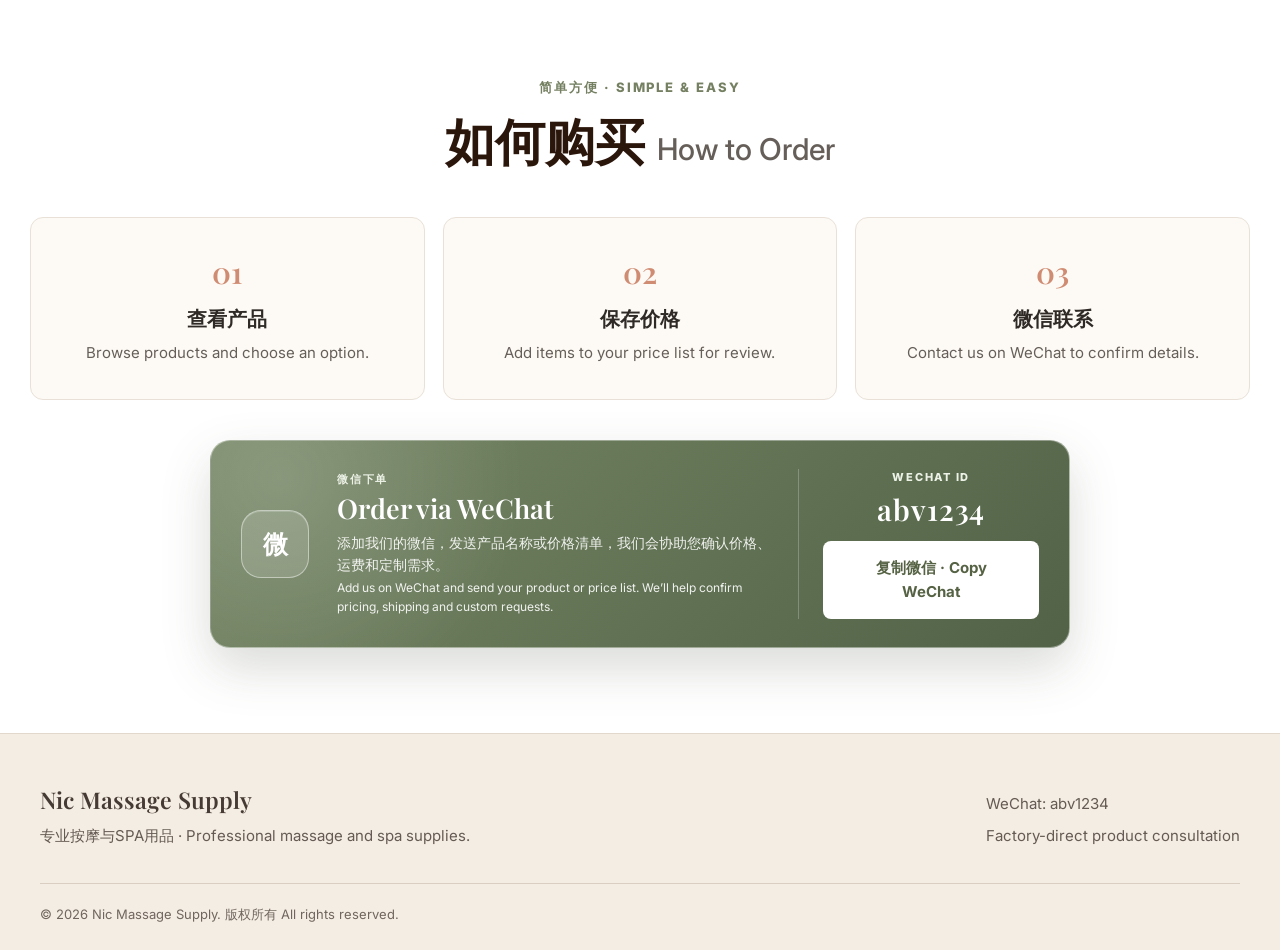
==== commit 3f7b0d10: "Add files via upload" ====
--- a/index.html
+++ b/index.html
@@ -3,23 +3,21 @@
 <head>
   <meta charset="UTF-8">
   <meta name="viewport" content="width=device-width, initial-scale=1.0">
-  <meta name="description" content="Jin Massage Supply — Professional massage and spa products">
-  <title>Jin Massage Supply — 专业按摩用品</title>
+  <meta name="description" content="Nic Massage Supply — Professional massage and spa products">
+  <title>Nic Massage Supply — 专业按摩用品</title>
   <link href="https://fonts.googleapis.com/css2?family=Inter:wght@400;500;600;700&family=Playfair+Display:wght@500;600&display=swap" rel="stylesheet">
   <link rel="stylesheet" href="css/styles.css">
 </head>
-<body>
+<body data-page="home">
   <div class="topbar">满 $149 包邮 · Free shipping on orders over $149 &nbsp; | &nbsp; 微信下单 WeChat: abv1234</div>
 
   <nav class="site-nav">
     <div class="nav-inner">
-      <a class="logo" href="#
-      "><span class="logo-mark">J</span><span><strong>Jin Massage Supply</strong><small><br>工厂直供 · 定制服务 · 品类齐全</small></span></a>
+      <a class="logo" href="index.html"><span class="logo-mark" aria-hidden="true"><b>N</b></span><span><strong>Nic Massage Supply</strong><small><br>工厂直供 · 定制服务 · 品类齐全</small></span></a>
       <button class="mobile-toggle" type="button" aria-label="Open menu">☰</button>
       <ul class="nav-links" id="dynamicNav"></ul>
       <div class="nav-actions">
-        <button class="wishlist-open" type="button">♡<b class="wishlist-count">0</b></button>
-        <button class="cart-open" type="button">🛒<b class="cart-count">0</b></button>
+        <button class="selection-open" type="button" aria-label="Open price list" title="Price List"><span>🛒</span><b class="selection-count">0</b></button>
       </div>
     </div>
   </nav>
@@ -34,33 +32,27 @@
         <div class="hero-cn">按摩床、床罩、毛巾、装饰用品及定制产品</div>
         <div class="hero-en">Massage tables, linens, decor and custom products.</div>
         <div class="hero-buttons">
-          <button class="button primary show-all" type="button">查看所有产品 View All Products</button>
-          <a class="button secondary" href="#how-to-order">微信下单 Order via WeChat</a>
+          <a class="button primary" href="products.html">查看所有产品 View All Products</a>
+          <button class="button secondary open-wechat" type="button">微信咨询 Contact WeChat</button>
         </div>
         <div class="hero-benefits"><span>✓ Factory Direct</span><span>✓ Custom Service</span><span>✓ US Shipping</span></div>
       </div>
     </section>
 
     <section class="category-shortcuts">
-      <button data-category="massage-bed"><span>Massage Table</span><strong>按摩床</strong><small>Shop now →</small></button>
-      <button data-category="massage-cover"><span>Covers & Sheets</span><strong>床罩床单</strong><small>Shop now →</small></button>
-      <button data-category="decorations"><span>Decorations</span><strong>实用装饰</strong><small>Shop now →</small></button>
+      <a href="products.html?category=massage-bed"><span>Massage Table</span><strong>按摩床</strong><small>Shop now →</small></a>
+      <a href="products.html?category=massage-cover"><span>Covers & Sheets</span><strong>床罩床单</strong><small>Shop now →</small></a>
+      <a href="products.html?category=decorations"><span>Decorations</span><strong>实用装饰</strong><small>Shop now →</small></a>
     </section>
 
     <section class="products-section" id="products">
       <div class="section-inner">
         <div class="section-heading">
-          <div><p>产品中心 · PRODUCT CENTER</p><h2 id="productsTitle">所有产品 <span>All Products</span></h2><small id="resultCount"></small></div>
-          <button class="button outline show-all" type="button">查看全部 View All</button>
-        </div>
-       <!-- <div class="category-tabs" id="categoryTabs"></div>-->
-        <div class="tools">
-          <label class="search"><span>⌕</span><input id="searchInput" type="search" placeholder="搜索产品 Search products..."></label>
-          <select id="sortSelect"><option value="featured">推荐 Featured</option><option value="low">价格低到高 Price: Low to High</option><option value="high">价格高到低 Price: High to Low</option><option value="name">名称 Name</option></select>
-          <label class="stock"><input id="stockOnly" type="checkbox"> 仅显示有货 In stock only</label>
+          <div><p>产品中心 · PRODUCT CENTER</p><h2 id="productsTitle">精选产品 <span>Featured Products</span></h2><small id="resultCount"></small></div>
+          <a class="button outline" href="products.html">查看全部 View All</a>
         </div>
         <div class="product-grid" id="productGrid"></div>
-        <div class="empty" id="emptyState" hidden><h3>没有找到产品 · No products found</h3><button class="button outline reset" type="button">清除筛选 Clear Filters</button></div>
+        <div class="empty" id="emptyState" hidden><h3>没有找到产品 · No products found</h3></div>
         <nav class="pagination" id="pagination"></nav>
       </div>
     </section>
@@ -69,22 +61,39 @@
       <div class="section-inner">
         <div class="order-heading"><p>简单方便 · SIMPLE & EASY</p><h2>如何购买 <span>How to Order</span></h2></div>
         <div class="order-steps">
-          <article><b>01</b><h3>选择产品</h3><p>Choose the products you need.</p></article>
-          <article><b>02</b><h3>加入购物车</h3><p>Add products to your cart.</p></article>
-          <article><b>03</b><h3>微信确认订单</h3><p>Contact us on WeChat to confirm.</p></article>
+          <article><b>01</b><h3>查看产品</h3><p>Browse products and choose an option.</p></article>
+          <article><b>02</b><h3>保存价格</h3><p>Add items to your price list for review.</p></article>
+          <article><b>03</b><h3>微信联系</h3><p>Contact us on WeChat to confirm details.</p></article>
         </div>
-        <div class="wechat-card"><span>微信下单 · ORDER VIA WECHAT</span><strong>abv1234</strong><p>请发送购物车截图 · Send us a screenshot of your cart</p></div>
+        <div class="wechat-card">
+          <div class="wechat-card-icon" aria-hidden="true">微</div>
+          <div class="wechat-card-copy">
+            <span>微信下单</span>
+            <h3>Order via WeChat</h3>
+            <p>添加我们的微信，发送产品名称或价格清单，我们会协助您确认价格、运费和定制需求。</p>
+            <small>Add us on WeChat and send your product or price list. We’ll help confirm pricing, shipping and custom requests.</small>
+          </div>
+          <div class="wechat-card-action">
+            <span>WECHAT ID</span>
+            <strong>abv1234</strong>
+            <button class="button wechat-card-button order-wechat" type="button">复制微信 · Copy WeChat</button>
+          </div>
+        </div>
       </div>
     </section>
   </main>
 
-  <footer><div class="footer-inner"><div><strong>Jin Massage Supply</strong><p>专业按摩与SPA用品 · Professional massage and spa supplies.</p></div><div><p>WeChat: abv1234</p><p>orders@jinsupply.com</p></div></div><div class="copyright">© 2026 Jin Massage Supply. 版权所有 All rights reserved.</div></footer>
+  <footer>
+    <div class="footer-inner">
+    <div><strong>Nic Massage Supply</strong><p>专业按摩与SPA用品 · Professional massage and spa supplies.</p></div><div><p>WeChat: abv1234</p><p>Factory-direct product consultation</p></div></div>
+    <div class="copyright">© 2026 Nic Massage Supply. 版权所有 All rights reserved.</div>
+  </footer>
 
   <div class="overlay"></div>
+
   <div class="modal" id="quickView">
     <div class="modal-box">
       <button class="modal-close" type="button" aria-label="Close product detail">×</button>
-
       <div class="modal-gallery">
         <div class="modal-main-image" id="modalMainImage">
           <img id="modalImage" src="" alt="" title="Click to zoom">
@@ -93,34 +102,60 @@
         </div>
         <div class="modal-thumbnails" id="modalThumbnails" aria-label="Product images"></div>
       </div>
-
       <div class="modal-info">
         <small id="modalCategory"></small>
         <h2 id="modalName"></h2>
         <div class="modal-price" id="modalPrice"></div>
+        <label class="option-picker" id="modalOptionWrap"><span id="modalOptionLabel">选择选项 · Select Option</span><select id="modalOption"></select></label>
         <h3>产品描述 · Description</h3>
         <p id="modalDescription"></p>
         <ul id="modalFeatures"></ul>
-        <div class="modal-actions">
-          <button class="button primary" id="modalCart" type="button">加入购物车 Add to Cart</button>
-          <button id="modalWish" type="button" aria-label="Add to wishlist">♡</button>
+        <div class="modal-actions contact-actions">
+          <button class="button primary" id="modalContact" type="button">微信咨询购买 Contact WeChat</button>
+          <button class="selection-modal-add" id="modalSelection" type="button" aria-label="Add to price list" title="Add to Price List">🛒</button>
         </div>
       </div>
     </div>
   </div>
 
   <div class="image-lightbox" id="imageLightbox" aria-hidden="true">
-    <button class="lightbox-close" id="lightboxClose" type="button" aria-label="Close zoom">×</button>
-    <button class="lightbox-nav lightbox-prev" id="lightboxPrev" type="button" aria-label="Previous image">‹</button>
+    <button class="lightbox-close" id="lightboxClose" type="button">×</button>
+    <button class="lightbox-nav lightbox-prev" id="lightboxPrev" type="button">‹</button>
     <img id="lightboxImage" src="" alt="Zoomed product image">
-    <button class="lightbox-nav lightbox-next" id="lightboxNext" type="button" aria-label="Next image">›</button>
+    <button class="lightbox-nav lightbox-next" id="lightboxNext" type="button">›</button>
     <div class="lightbox-counter" id="lightboxCounter"></div>
   </div>
 
-  <aside class="drawer" id="cartDrawer"><header><div><small>您的选择</small><h2>购物车 Cart</h2></div><button class="drawer-close">×</button></header><div class="drawer-list" id="cartList"></div><div class="drawer-empty" id="cartEmpty">购物车是空的<br><small>Your cart is empty.</small></div><footer><div><span>小计 Subtotal</span><strong id="subtotal">$0.00</strong></div><a class="button primary" href="#how-to-order">联系购买 Contact to Order</a></footer></aside>
-  <aside class="drawer" id="wishlistDrawer"><header><div><small>已保存</small><h2>心愿单 Wishlist</h2></div><button class="drawer-close">×</button></header><div class="drawer-list" id="wishlistList"></div><div class="drawer-empty" id="wishlistEmpty">还没有收藏产品<br><small>Your wishlist is empty.</small></div></aside>
+  <aside class="drawer" id="selectionDrawer">
+    <header><div><small>价格预览</small><h2>价格清单 Price List</h2></div><button class="drawer-close" type="button">×</button></header>
+    <div class="drawer-toolbar"><button id="clearSelection" class="clear-drawer" type="button">清空清单 · Clear List</button></div>
+    <div class="drawer-list" id="selectionList"></div>
+    <div class="drawer-empty" id="selectionEmpty">还没有选择产品<br><small>Your price list is empty.</small></div>
+    <footer>
+      <div><span>参考小计 Estimated</span><strong id="selectionSubtotal">$0.00</strong></div>
+      <small id="selectionNote">最终价格、运费和定制费用请通过微信确认。</small>
+      <button class="button primary" id="contactSelection" type="button">微信确认 Contact WeChat</button>
+    </footer>
+  </aside>
+
+  <div class="wechat-popup" id="wechatPopup" role="dialog" aria-modal="true" aria-labelledby="wechatTitle">
+    <div class="wechat-popup-box">
+      <button class="wechat-popup-close" type="button" aria-label="Close">×</button>
+      <span class="wechat-icon">微信</span>
+      <small>NIC MASSAGE SUPPLY</small>
+      <h2 id="wechatTitle">微信咨询 · Contact on WeChat</h2>
+      <div class="wechat-product-context" id="wechatProductContext" hidden></div>
+      <p>添加我们的微信并发送产品名称、所选款式或价格清单截图。</p>
+      <p>Add our WeChat and send the product name, selected option, or a screenshot of your price list.</p>
+      <div class="wechat-id"><span>WeChat ID</span><strong id="wechatId">abv1234</strong></div>
+      <div class="wechat-popup-actions">
+        <button class="button primary" id="copyWechat" type="button">复制微信 ID · Copy ID</button>
+        <button class="button outline" id="copyProductInfo" type="button">复制产品信息 · Copy Product</button>
+      </div>
+    </div>
+  </div>
+
   <div class="toast" role="status"></div>
-
   <script src="js/products.js"></script>
   <script src="js/main.js"></script>
 </body>
--- a/css/styles.css
+++ b/css/styles.css
@@ -585,15 +585,7 @@
     font-size: 14px;
 }
 
-.stock {
-    color: var(--muted);
-    font-size: 14px;
-    font-weight: 600;
-}
-
-.stock input {
-    accent-color: var(--olive)
-}
+
 
 .product-grid {
     display: grid;
@@ -611,6 +603,10 @@
     box-shadow: 0 6px 22px rgba(74, 55, 43, .07)
 }
 
+.product-card {
+    cursor: pointer;
+}
+
 .product-card:hover {
     transform: translateY(-5px);
     box-shadow: var(--shadow)
@@ -639,10 +635,19 @@
     inset: 0;
     display: grid;
     place-items: center;
+    align-content: center;
+    gap: 7px;
     padding: 20px;
     color: white;
     text-align: center;
     font: 600 24px var(--display)
+}
+
+.image-fallback small {
+    color: rgba(255, 255, 255, .72);
+    font: 600 11px var(--body);
+    letter-spacing: .08em;
+    text-transform: uppercase;
 }
 
 .image-fallback[hidden] {
@@ -661,24 +666,6 @@
     font-weight: 700;
 }
 
-.wish {
-    position: absolute;
-    top: 9px;
-    right: 9px;
-    width: 35px;
-    height: 35px;
-    border: 0;
-    border-radius: 50%;
-    background: rgba(255, 255, 255, .94);
-    color: var(--brown);
-    font-size: 20px
-}
-
-.wish.active,
-#modalWish.active {
-    color: #a54a50
-}
-
 .quick {
     position: absolute;
     right: 11px;
@@ -718,11 +705,34 @@
     padding: 20px;
 }
 
-.product-info>small {
+.product-meta {
+    display: flex;
+    align-items: center;
+    justify-content: space-between;
+    gap: 10px;
+}
+
+.product-category {
     color: #737d61;
     font-size: 12px;
     font-weight: 700;
     text-transform: uppercase;
+}
+
+.product-id {
+    flex: none;
+    color: #aaa29b;
+    font-size: 10px;
+    font-weight: 500;
+    letter-spacing: .07em;
+    opacity: .82;
+    text-transform: uppercase;
+    white-space: nowrap;
+}
+
+.product-card.has-image-error .product-id {
+    color: #a66a5f;
+    opacity: 1;
 }
 
 .product-info h3 {
@@ -741,10 +751,36 @@
 }
 
 .price {
+    display: block;
     margin-top: auto;
     color: #875a46;
     font-size: 24px;
     font-weight: 700;
+}
+
+.price-row {
+    display: flex;
+    align-items: baseline;
+    flex-wrap: wrap;
+    gap: 4px 6px;
+}
+
+.price-value {
+    color: inherit;
+}
+
+.price-unit {
+    color: #99918b;
+    font-size: 12px;
+    font-weight: 500;
+    white-space: nowrap;
+}
+
+.minimum-order {
+    color: #837a73;
+    font-size: 11px;
+    font-weight: 600;
+    white-space: nowrap;
 }
 
 .price del,
@@ -755,19 +791,8 @@
     font-weight: 400
 }
 
-.availability {
-    margin: 11px 0;
-    font-size: 13px;
-    font-weight: 600;
-}
-
-.availability.yes {
-    color: var(--olive)
-}
-
-.availability.no {
-    color: #a65353
-}
+
+
 
 .add {
     width: 100%;
@@ -825,7 +850,8 @@
 
 .order-section {
     padding: 85px 30px;
-    background: var(--paper)
+    background: var(--paper);
+    scroll-margin-top: 94px;
 }
 
 .order-heading {
@@ -863,35 +889,80 @@
 }
 
 .wechat-card {
-    max-width: 600px;
+    display: grid;
+    grid-template-columns: 72px minmax(0, 1fr) minmax(190px, .55fr);
+    align-items: center;
+    gap: 24px;
+    max-width: 860px;
     margin: auto;
-    padding: 28px;
-    border-radius: 13px;
-    background: #98a184;
+    padding: 28px 30px;
+    border: 1px solid rgba(255, 255, 255, .38);
+    border-radius: 20px;
+    background:
+        radial-gradient(circle at 8% 18%, rgba(255, 255, 255, .16), transparent 30%),
+        linear-gradient(135deg, #768765, #526247);
     color: white;
+    box-shadow: 0 20px 50px rgba(70, 82, 59, .2);
+    text-align: left;
+}
+
+.wechat-card-icon {
+    display: grid;
+    place-items: center;
+    width: 68px;
+    height: 68px;
+    border: 1px solid rgba(255, 255, 255, .45);
+    border-radius: 20px;
+    background: rgba(255, 255, 255, .14);
+    font-size: 25px;
+    font-weight: 800;
+    box-shadow: inset 0 1px 0 rgba(255, 255, 255, .18);
+}
+
+.wechat-card-copy > span,
+.wechat-card-action > span {
+    display: block;
+    color: #edf2e7;
+    font-size: 11px;
+    font-weight: 800;
+    letter-spacing: .16em;
+}
+
+.wechat-card-copy h3 {
+    margin: 4px 0 8px;
+    color: white;
+    font: 600 27px/1.15 var(--display);
+}
+
+.wechat-card-copy p,
+.wechat-card-copy small {
+    display: block;
+    max-width: 520px;
+    color: rgba(255, 255, 255, .9);
+    line-height: 1.55;
+}
+
+.wechat-card-copy p {
+    font-size: 14px;
+}
+
+.wechat-card-copy small {
+    margin-top: 4px;
+    font-size: 12px;
+}
+
+.wechat-card-action {
+    padding-left: 24px;
+    border-left: 1px solid rgba(255, 255, 255, .23);
     text-align: center;
 }
 
-.wechat-card span,
-.wechat-card strong,
-.wechat-card p {
-    font-size: 14px;
-    opacity: 0.95;
-}
-
-.wechat-card span {
-    font-size: 13px;
-    letter-spacing: 0.1em;
-}
-
-.wechat-card strong {
-    margin: 7px 0;
-    font: 600 30px var(--display)
-}
-
-.wechat-card p {
-    font-size: 14px;
-    opacity: 0.95;
+.wechat-card-action strong {
+    display: block;
+    margin: 5px 0 4px;
+    color: white;
+    font: 600 29px/1.2 var(--display);
+    letter-spacing: .03em;
 }
 
 footer {
@@ -1020,6 +1091,10 @@
 }
 
 .modal-price {
+    display: flex;
+    align-items: baseline;
+    flex-wrap: wrap;
+    gap: 5px 8px;
     margin-bottom: 22px;
     color: var(--rose);
     font-size: 32px;
@@ -1137,6 +1212,14 @@
     font-size: 15px;
 }
 
+.drawer-price {
+    display: flex;
+    align-items: baseline;
+    flex-wrap: wrap;
+    gap: 4px 6px;
+    margin-top: 4px;
+}
+
 .quantity {
     display: flex;
     align-items: center;
@@ -1150,6 +1233,11 @@
     background: white;
     color: var(--brown);
     font-size: 10px
+}
+
+.quantity button:disabled {
+    cursor: not-allowed;
+    opacity: .38;
 }
 
 .drawer-empty {
@@ -1741,3 +1829,544 @@
     .lightbox-prev { left: 7px; }
     .lightbox-next { right: 7px; }
 }
+
+/* ===== 2026 feature update ===== */
+.category-shortcuts a { display:flex; flex-direction:column; align-items:flex-start; justify-content:center; gap:1px; min-height:120px; padding:30px; border-right:1px solid var(--line); background:#fff; text-align:left; text-decoration:none; color:inherit; }
+.category-shortcuts a:last-child { border-right:0; }
+.category-shortcuts a:hover { background:var(--cream); transform:translateY(-3px); }
+.category-shortcuts a span,.category-shortcuts a strong,.category-shortcuts a small { display:block; width:100%; line-height:1.25; }
+.category-shortcuts a span { color:#768064; font-size:15px; font-weight:700; }
+.category-shortcuts a strong { margin-top:2px; color:#6f4d3f; font:600 25px/1.25 var(--display); }
+.category-shortcuts a small { margin-top:7px; color:#a86550; font-size:14px; font-weight:700; }
+.dropdown a { display:flex; align-items:baseline; width:100%; gap:8px; padding:13px 18px; background:#fff; text-align:left; text-decoration:none; }
+.dropdown a:hover { background:var(--cream); }
+.dropdown a b { white-space:nowrap; font-size:15px; color:var(--text); }
+.dropdown a small { white-space:nowrap; font-size:13px; color:var(--muted); }
+.tools { grid-template-columns:1fr auto; }
+.price-from { display:block; margin-bottom:2px; color:var(--muted); font-size:11px; font-weight:600; text-transform:uppercase; }
+.size-picker { display:block; margin:0 0 22px; }
+.size-picker span { display:block; margin-bottom:8px; color:var(--brown); font-size:14px; font-weight:700; }
+.size-picker select { width:100%; min-height:48px; padding:0 12px; border:1px solid var(--line); border-radius:8px; background:#fff; color:var(--text); }
+.drawer-toolbar { display:flex; justify-content:flex-end; padding:10px 0; border-bottom:1px solid var(--line); }
+.clear-drawer { border:0; background:transparent; color:#a65353; font-size:13px; font-weight:700; }
+.clear-drawer:disabled { opacity:.4; cursor:not-allowed; }
+.drawer-size { display:block; margin:4px 0; color:var(--muted); font-size:12px; }
+.products-hero { padding:80px 30px; background:linear-gradient(135deg,#f4ecdf,#fff); text-align:center; }
+.products-hero div { max-width:900px; margin:auto; }
+.products-hero p:first-child { color:#758062; font-size:13px; font-weight:800; letter-spacing:.15em; }
+.products-hero h1 { margin:10px 0; color:var(--brown); font:600 clamp(38px,6vw,68px) var(--display); }
+.products-hero h1 span { color:var(--muted); font:500 .55em var(--body); }
+.products-page { padding-top:60px; }
+.consultation-section { padding:85px 30px; background:#f7f1e8; }
+.consultation-grid { display:grid; grid-template-columns:1fr 1fr; gap:50px; align-items:center; }
+.consultation-copy>p:first-child { color:#758062; font-size:13px; font-weight:800; letter-spacing:.15em; }
+.consultation-copy h2 { margin:8px 0 18px; color:var(--brown); font:600 clamp(32px,4vw,50px) var(--display); }
+.consultation-copy h2 span { display:block; color:var(--muted); font:500 .52em var(--body); }
+.consultation-copy p { margin-top:8px; color:var(--muted); }
+.consultation-form { padding:30px; border:1px solid var(--line); border-radius:14px; background:#fff; box-shadow:var(--shadow); }
+.consultation-form label { display:block; margin-bottom:16px; }
+.consultation-form label span { display:block; margin-bottom:7px; color:var(--brown); font-size:14px; font-weight:700; }
+.consultation-form input,.consultation-form textarea { width:100%; padding:13px 14px; border:1px solid var(--line); border-radius:8px; outline:none; resize:vertical; }
+.consultation-form input:focus,.consultation-form textarea:focus { border-color:var(--olive); box-shadow:0 0 0 3px rgba(96,134,14,.1); }
+.consultation-form .button { width:100%; }
+.consultation-form>small { display:block; margin-top:10px; color:var(--muted); font-size:12px; }
+footer a { color:inherit; }
+@media(max-width:900px){ .consultation-grid{grid-template-columns:1fr;} }
+@media(max-width:620px){ .tools{grid-template-columns:1fr;} .category-shortcuts a{padding:20px;} .consultation-section{padding:60px 20px;} .consultation-form{padding:22px;} }
+
+/* ===== WeChat catalogue update ===== */
+.products-hero,
+.consultation-section { display: none !important; }
+
+.products-page {
+    padding: 28px 30px 80px;
+    min-height: 70vh;
+}
+
+.compact-heading {
+    margin-bottom: 16px;
+}
+
+.product-category-tabs {
+    margin-bottom: 14px;
+    padding-bottom: 2px;
+    overflow-x: auto;
+    flex-wrap: nowrap;
+    scrollbar-width: thin;
+}
+
+.product-category-tabs button {
+    flex: 0 0 auto;
+    white-space: nowrap;
+}
+
+.nav-contact {
+    height: 100%;
+    border-radius: 0;
+}
+
+.selection-add {
+    position: absolute;
+    top: 9px;
+    right: 9px;
+    z-index: 2;
+    display: grid;
+    place-items: center;
+    width: 38px;
+    height: 38px;
+    border: 0;
+    border-radius: 50%;
+    background: rgba(255, 255, 255, .96);
+    color: var(--brown);
+    font-size: 18px;
+    box-shadow: 0 5px 14px rgba(70, 50, 38, .14);
+}
+
+.selection-add:hover,
+.selection-modal-add:hover {
+    background: var(--olive);
+    color: white;
+    transform: translateY(-2px);
+}
+
+.contact-product {
+  display: flex;
+  flex-direction: column;
+  align-items: center;
+  justify-content: center;
+
+  min-height: 52px;
+  padding: 7px 12px;
+
+  border: 0;
+  border-radius: 7px;
+  background: #5f9000;
+  color: white;
+
+  line-height: 1.2;
+  text-align: center;
+}
+
+.contact-product span:first-child {
+  font-size: 13px;
+  font-weight: 700;
+}
+
+.contact-product span:last-child {
+  margin-top: 2px;
+  font-size: 11px;
+  font-weight: 600;
+}
+
+.contact-product:hover {
+    background: #506f0c;
+}
+
+.option-picker {
+    display: block;
+    margin: 0 0 22px;
+}
+
+.option-picker[hidden] {
+    display: none;
+}
+
+.option-picker > span {
+    display: block;
+    margin-bottom: 8px;
+    color: var(--brown);
+    font-size: 14px;
+    font-weight: 700;
+}
+
+.option-picker select {
+    width: 100%;
+    min-height: 48px;
+    padding: 0 12px;
+    border: 1px solid var(--line);
+    border-radius: 8px;
+    background: white;
+    color: var(--text);
+}
+
+.contact-actions {
+    grid-template-columns: 1fr 54px;
+}
+
+.selection-modal-add {
+    border: 1px solid var(--line);
+    border-radius: 8px;
+    background: white;
+    color: var(--brown);
+    font-size: 20px;
+}
+
+.drawer-size {
+    display: block;
+    margin: 4px 0;
+    color: var(--muted);
+    font-size: 12px;
+}
+
+#selectionDrawer > footer > small {
+    display: block;
+    margin: -4px 0 14px;
+    color: var(--muted);
+    font-size: 12px;
+    line-height: 1.5;
+}
+
+#selectionDrawer > footer .button {
+    width: 100%;
+    border: 0;
+}
+
+.wechat-card-button {
+    width: 100%;
+    min-height: 45px;
+    margin-top: 10px;
+    border: 1px solid rgba(255,255,255,.75);
+    background: white;
+    color: #566244;
+}
+
+.wechat-card-button:hover {
+    background: #f4f0e8;
+}
+
+.footer-contact {
+    padding: 0;
+    border: 0;
+    border-bottom: 1px solid currentColor;
+    background: transparent;
+    color: inherit;
+}
+
+.wechat-popup {
+    position: fixed;
+    inset: 0;
+    z-index: 2003;
+    display: none;
+    place-items: center;
+    padding: 20px;
+}
+
+.wechat-popup.show {
+    display: grid;
+}
+
+.wechat-popup-box {
+    position: relative;
+    width: min(520px, 94vw);
+    max-height: 90vh;
+    overflow: auto;
+    padding: 42px;
+    border-radius: 18px;
+    background: white;
+    box-shadow: 0 25px 70px rgba(42, 31, 24, .25);
+    text-align: center;
+}
+
+.wechat-popup-close {
+    position: absolute;
+    top: 12px;
+    right: 16px;
+    border: 0;
+    background: transparent;
+    color: var(--muted);
+    font-size: 32px;
+}
+
+.wechat-icon {
+    display: grid;
+    place-items: center;
+    width: 64px;
+    height: 64px;
+    margin: 0 auto 15px;
+    border-radius: 18px;
+    background: #07c160;
+    color: white;
+    font-size: 16px;
+    font-weight: 800;
+}
+
+.wechat-popup-box > small {
+    color: #758062;
+    font-size: 12px;
+    font-weight: 800;
+    letter-spacing: .13em;
+}
+
+.wechat-popup-box h2 {
+    margin: 8px 0 15px;
+    color: var(--brown);
+    font: 600 32px var(--display);
+}
+
+.wechat-popup-box > p {
+    margin-top: 7px;
+    color: var(--muted);
+    font-size: 14px;
+}
+
+.wechat-product-context {
+    margin: 17px 0;
+    padding: 14px;
+    border: 1px solid var(--line);
+    border-radius: 9px;
+    background: var(--cream);
+    color: var(--text);
+    font-size: 13px;
+    line-height: 1.7;
+    text-align: left;
+    white-space: pre-line;
+}
+
+.wechat-id {
+    display: flex;
+    align-items: center;
+    justify-content: space-between;
+    gap: 20px;
+    margin: 22px 0;
+    padding: 16px 18px;
+    border-radius: 10px;
+    background: #eef8ef;
+}
+
+.wechat-id span {
+    color: #55705a;
+    font-size: 13px;
+    font-weight: 700;
+}
+
+.wechat-id strong {
+    color: #15713e;
+    font-size: 23px;
+}
+
+.wechat-popup-actions {
+    display: grid;
+    grid-template-columns: 1fr 1fr;
+    gap: 10px;
+}
+
+.wechat-popup-actions .button {
+    min-height: 48px;
+    padding: 12px 15px;
+}
+
+@media(max-width:900px) {
+    .products-page { padding-top: 22px; }
+}
+
+@media(max-width:620px) {
+    .products-page { padding: 20px 16px 60px; }
+    .compact-heading { align-items: flex-start; }
+    .compact-heading .button { display: none; }
+    .wechat-popup-box { padding: 36px 22px 25px; }
+    .wechat-popup-box h2 { font-size: 27px; }
+    .wechat-popup-actions { grid-template-columns: 1fr; }
+    .contact-actions { grid-template-columns: 1fr 50px; }
+    .order-section { padding: 64px 16px; }
+    .order-steps { grid-template-columns: 1fr; margin: 30px 0; }
+    .order-steps article { padding: 25px 22px; }
+    .wechat-card { grid-template-columns: 54px minmax(0, 1fr); gap: 16px; padding: 23px 20px; }
+    .wechat-card-icon { width: 54px; height: 54px; border-radius: 16px; font-size: 20px; }
+    .wechat-card-copy h3 { font-size: 23px; }
+    .wechat-card-action { grid-column: 1 / -1; padding: 18px 0 0; border-top: 1px solid rgba(255, 255, 255, .23); border-left: 0; }
+}
+
+
+/* ================================================================
+   NIC V3 — LOGO + PRODUCT ACTIONS + PRICE LIST FIXES
+================================================================ */
+.logo-mark {
+    position: relative;
+    overflow: visible;
+    background: linear-gradient(145deg, #6f8f36, #526f20);
+    box-shadow: 0 7px 18px rgba(82, 111, 32, .22);
+}
+
+.logo-mark b {
+    position: relative;
+    z-index: 2;
+    color: #fff;
+    font: 600 27px var(--display);
+}
+
+.logo-mark::before,
+.logo-mark::after {
+    content: "";
+    position: absolute;
+    width: 11px;
+    height: 6px;
+    border-radius: 100% 0 100% 0;
+    background: #dce7c8;
+    transform: rotate(-28deg);
+}
+
+.logo-mark::before { top: 7px; right: 5px; }
+.logo-mark::after { top: 13px; right: 2px; transform: rotate(22deg) scale(.8); }
+
+.product-card-actions {
+    display: grid;
+    grid-template-columns: minmax(0, 1fr) 48px;
+    gap: 8px;
+    margin-top: 12px;
+}
+
+.product-card-actions .contact-product {
+    margin-top: 0;
+    min-width: 0;
+}
+
+.selection-card-add {
+    display: grid;
+    place-items: center;
+    min-height: 47px;
+    border: 1px solid #d9cec1;
+    border-radius: 7px;
+    background: #fff;
+    color: var(--brown);
+    font-size: 19px;
+    box-shadow: 0 4px 12px rgba(70, 50, 38, .06);
+}
+
+.selection-card-add:hover {
+    border-color: var(--olive);
+    background: var(--olive);
+    color: #fff;
+    transform: translateY(-1px);
+}
+
+/* Nút cũ trên ảnh không còn dùng. */
+.product-media > .selection-add { display: none !important; }
+
+.quantity button {
+    position: relative;
+    z-index: 1;
+    min-width: 30px;
+    min-height: 28px;
+    cursor: pointer;
+    touch-action: manipulation;
+}
+
+.quantity .quantity-remove {
+    margin-left: 4px;
+    padding-inline: 9px;
+    color: #8c3d35;
+}
+
+.quantity .quantity-remove:hover {
+    border-color: #b96c62;
+    background: #fff3f1;
+}
+
+@media(max-width:620px) {
+    .product-card-actions { grid-template-columns: minmax(0, 1fr) 46px; }
+    .selection-card-add { min-height: 46px; }
+}
+
+.footer-payments > strong {
+  display: block;
+  margin-bottom: 12px;
+  color: #463b34;
+  font-size: 14px;
+}
+
+.payment-methods {
+  display: flex;
+  flex-wrap: wrap;
+  gap: 9px;
+}
+
+.payment-item {
+  display: flex;
+  align-items: center;
+  gap: 8px;
+
+  min-width: 112px;
+  padding: 8px 11px;
+
+  border: 1px solid #d9cec1;
+  border-radius: 8px;
+
+  background: rgba(255, 255, 255, 0.55);
+}
+
+.payment-icon {
+  display: grid;
+  place-items: center;
+
+  width: 29px;
+  height: 29px;
+
+  border-radius: 7px;
+  background: white;
+  color: #5f720d;
+
+  font-size: 15px;
+  font-style: normal;
+  font-weight: 800;
+}
+
+.payment-item span {
+  display: flex;
+  flex-direction: column;
+}
+
+.payment-item b {
+  color: #463b34;
+  font-size: 12px;
+  line-height: 1.2;
+}
+
+.payment-item small {
+  margin-top: 2px;
+  color: #776d65;
+  font-size: 10px;
+  line-height: 1.2;
+}
+
+@media (max-width: 700px) {
+  .footer-payments {
+    width: 100%;
+  }
+
+  .payment-methods {
+    gap: 7px;
+  }
+
+  .payment-item {
+    flex: 1;
+    min-width: 100px;
+  }
+}
+
+.product-image {
+  position: relative;
+}
+
+.product-moq-badge {
+  position: absolute;
+  top: 8px;
+  right: 8px;
+  z-index: 2;
+
+  display: inline-flex;
+  align-items: center;
+  justify-content: center;
+
+  padding: 4px 8px;
+  border-radius: 999px;
+
+  background: rgba(95, 144, 0, 0.92);
+  color: #fff;
+
+  font-size: 11px;
+  font-weight: 700;
+  line-height: 1;
+  white-space: nowrap;
+
+  box-shadow: 0 2px 8px rgba(0, 0, 0, 0.12);
+}
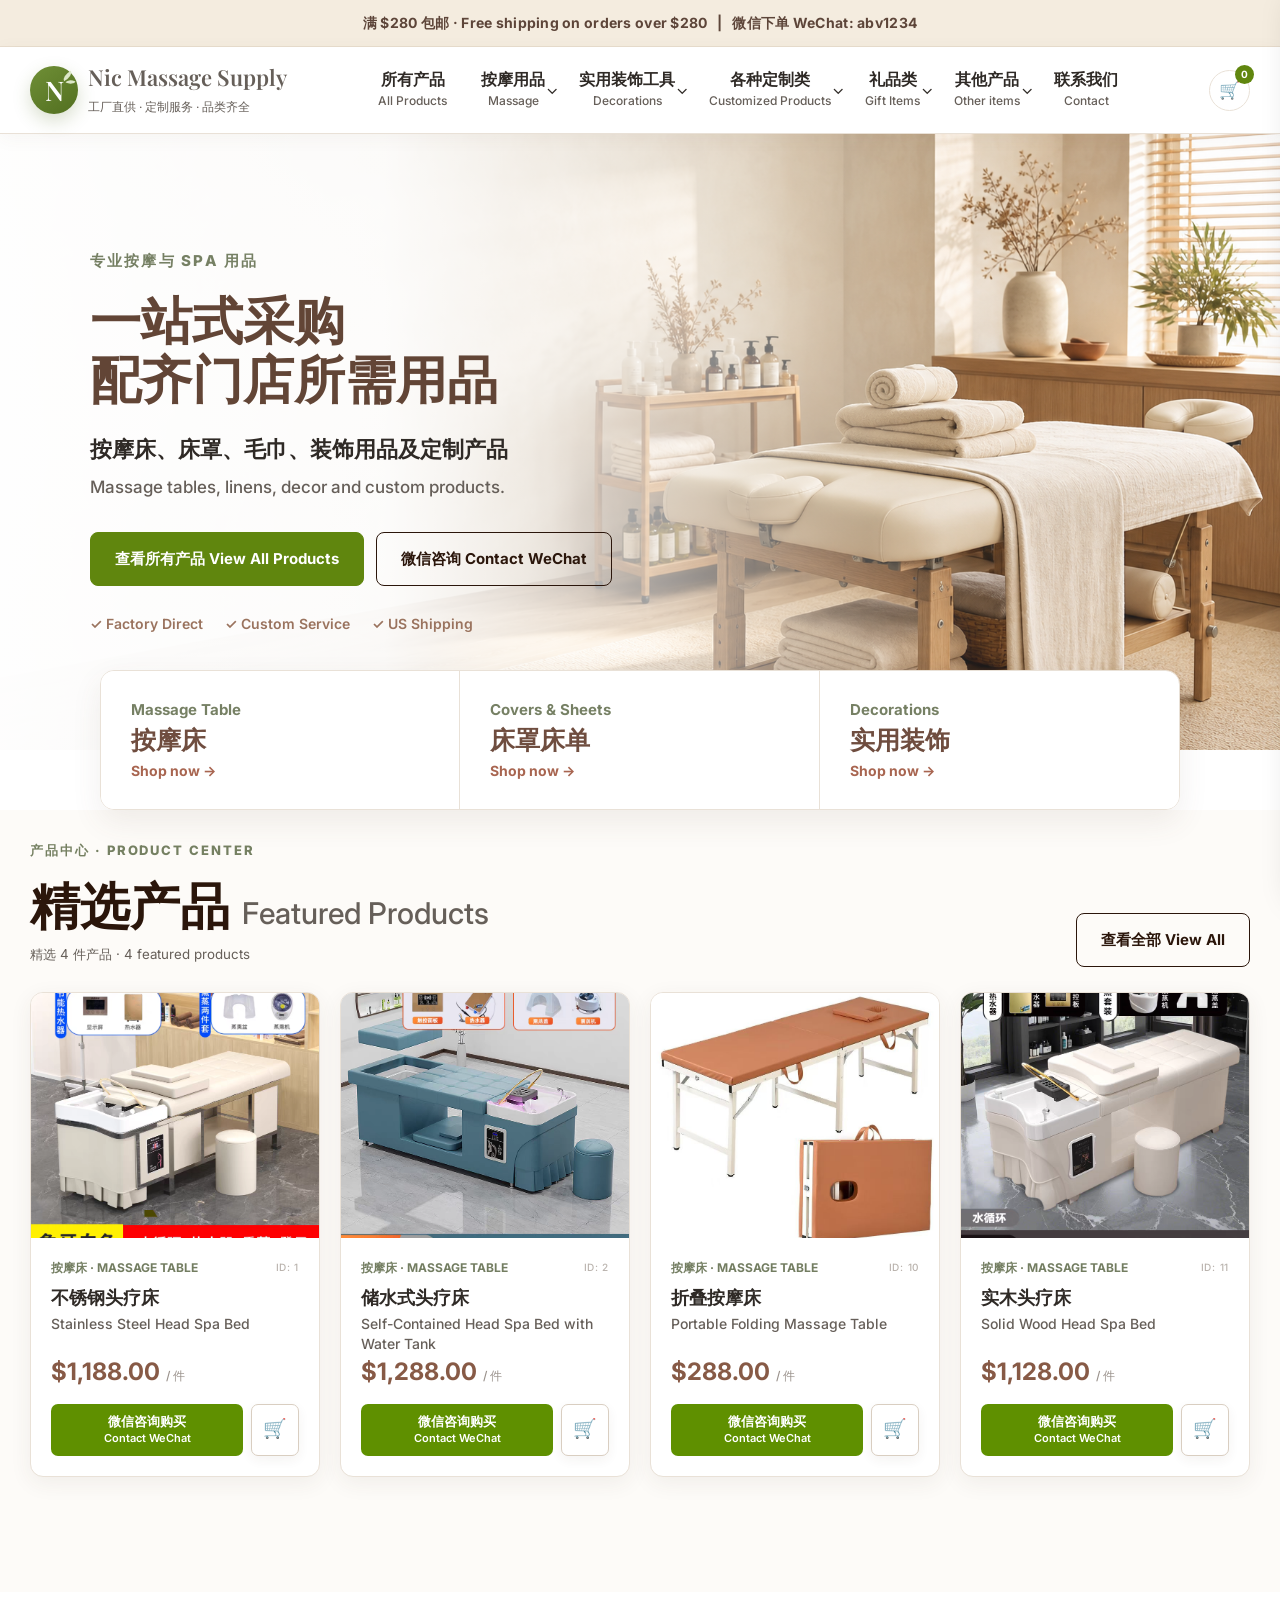
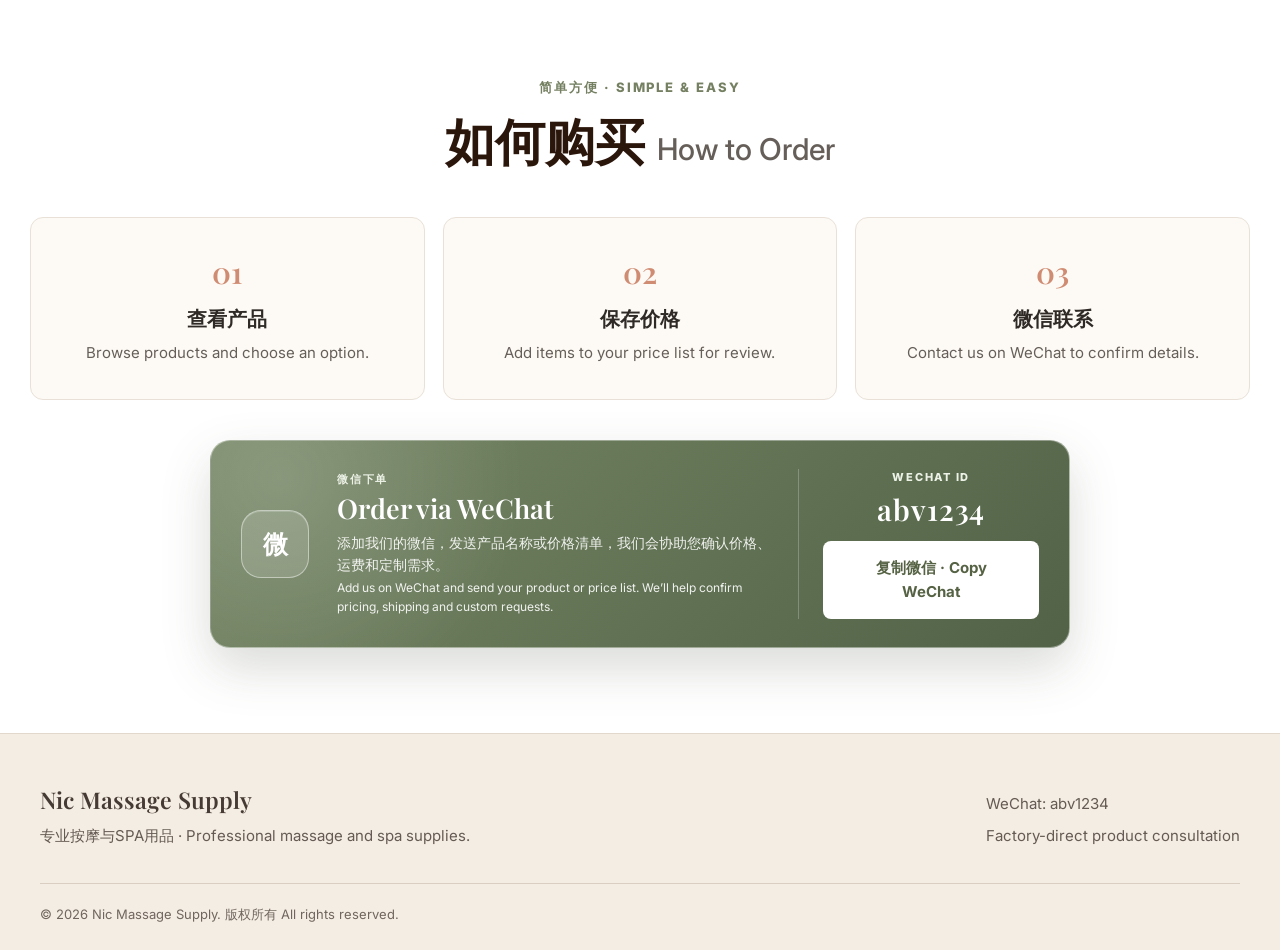
==== commit 0f1e03e8: "Update topbar shipping threshold from $149 to $280" ====
--- a/index.html
+++ b/index.html
@@ -9,7 +9,7 @@
   <link rel="stylesheet" href="css/styles.css">
 </head>
 <body data-page="home">
-  <div class="topbar">满 $149 包邮 · Free shipping on orders over $149 &nbsp; | &nbsp; 微信下单 WeChat: abv1234</div>
+  <div class="topbar">满 $280 包邮 · Free shipping on orders over $280 &nbsp; | &nbsp; 微信下单 WeChat: abv1234</div>
 
   <nav class="site-nav">
     <div class="nav-inner">
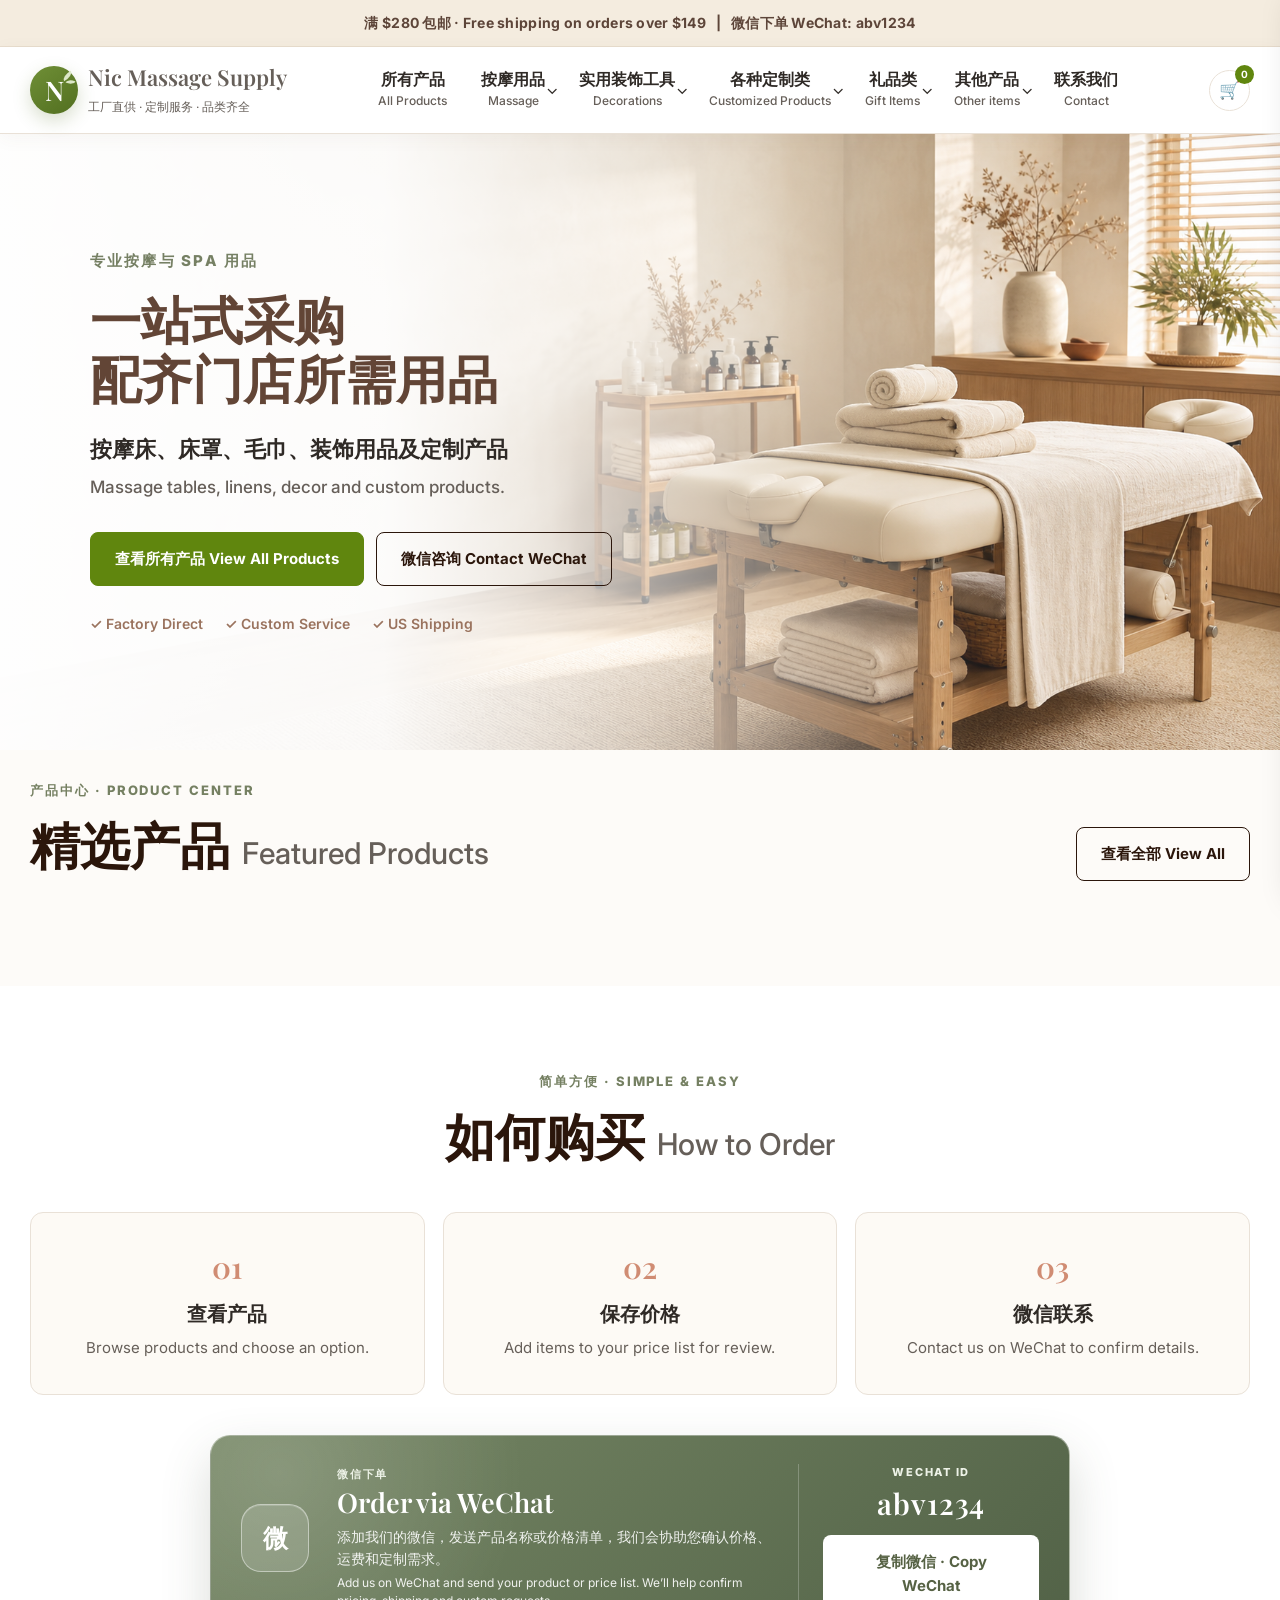
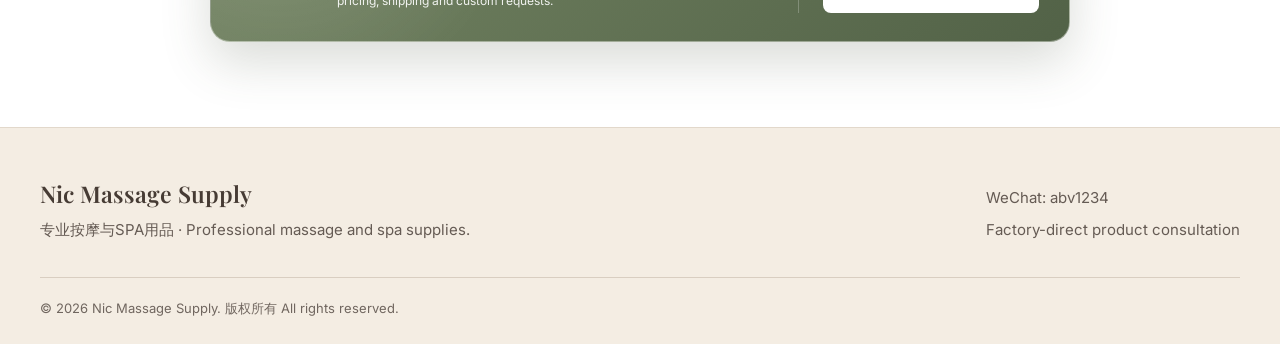
==== commit f911b08b: "Add files via upload" ====
--- a/index.html
+++ b/index.html
@@ -9,7 +9,7 @@
   <link rel="stylesheet" href="css/styles.css">
 </head>
 <body data-page="home">
-  <div class="topbar">满 $280 包邮 · Free shipping on orders over $280 &nbsp; | &nbsp; 微信下单 WeChat: abv1234</div>
+  <div class="topbar">满 $280 包邮 · Free shipping on orders over $149 &nbsp; | &nbsp; 微信下单 WeChat: abv1234</div>
 
   <nav class="site-nav">
     <div class="nav-inner">
@@ -39,23 +39,40 @@
       </div>
     </section>
 
-    <section class="category-shortcuts">
+  <!--  <section class="category-shortcuts">
       <a href="products.html?category=massage-bed"><span>Massage Table</span><strong>按摩床</strong><small>Shop now →</small></a>
-      <a href="products.html?category=massage-cover"><span>Covers & Sheets</span><strong>床罩床单</strong><small>Shop now →</small></a>
+      <a href="products.html?category=massage-sheet"><span>Covers & Sheets</span><strong>床罩床单</strong><small>Shop now →</small></a>
       <a href="products.html?category=decorations"><span>Decorations</span><strong>实用装饰</strong><small>Shop now →</small></a>
-    </section>
+    </section> -->
 
-    <section class="products-section" id="products">
-      <div class="section-inner">
-        <div class="section-heading">
-          <div><p>产品中心 · PRODUCT CENTER</p><h2 id="productsTitle">精选产品 <span>Featured Products</span></h2><small id="resultCount"></small></div>
-          <a class="button outline" href="products.html">查看全部 View All</a>
-        </div>
-        <div class="product-grid" id="productGrid"></div>
-        <div class="empty" id="emptyState" hidden><h3>没有找到产品 · No products found</h3></div>
-        <nav class="pagination" id="pagination"></nav>
+ <section class="products-section" id="products">
+  <div class="section-inner">
+
+    <div class="section-heading">
+      <div>
+        <p>产品中心 · PRODUCT CENTER</p>
+
+        <h2 id="productsTitle">
+          精选产品 <span>Featured Products</span>
+        </h2>
+
+        <small id="resultCount"></small>
       </div>
-    </section>
+
+      <a class="button outline" href="products.html">
+        查看全部 View All
+      </a>
+    </div>
+
+    <!-- Các nhóm sản phẩm nổi bật sẽ được JS tạo tại đây -->
+    <div class="featured-groups" id="featuredGroups"></div>
+
+    <div class="empty" id="emptyState" hidden>
+      <h3>没有找到产品 · No products found</h3>
+    </div>
+
+  </div>
+</section>
 
     <section class="order-section" id="how-to-order">
       <div class="section-inner">
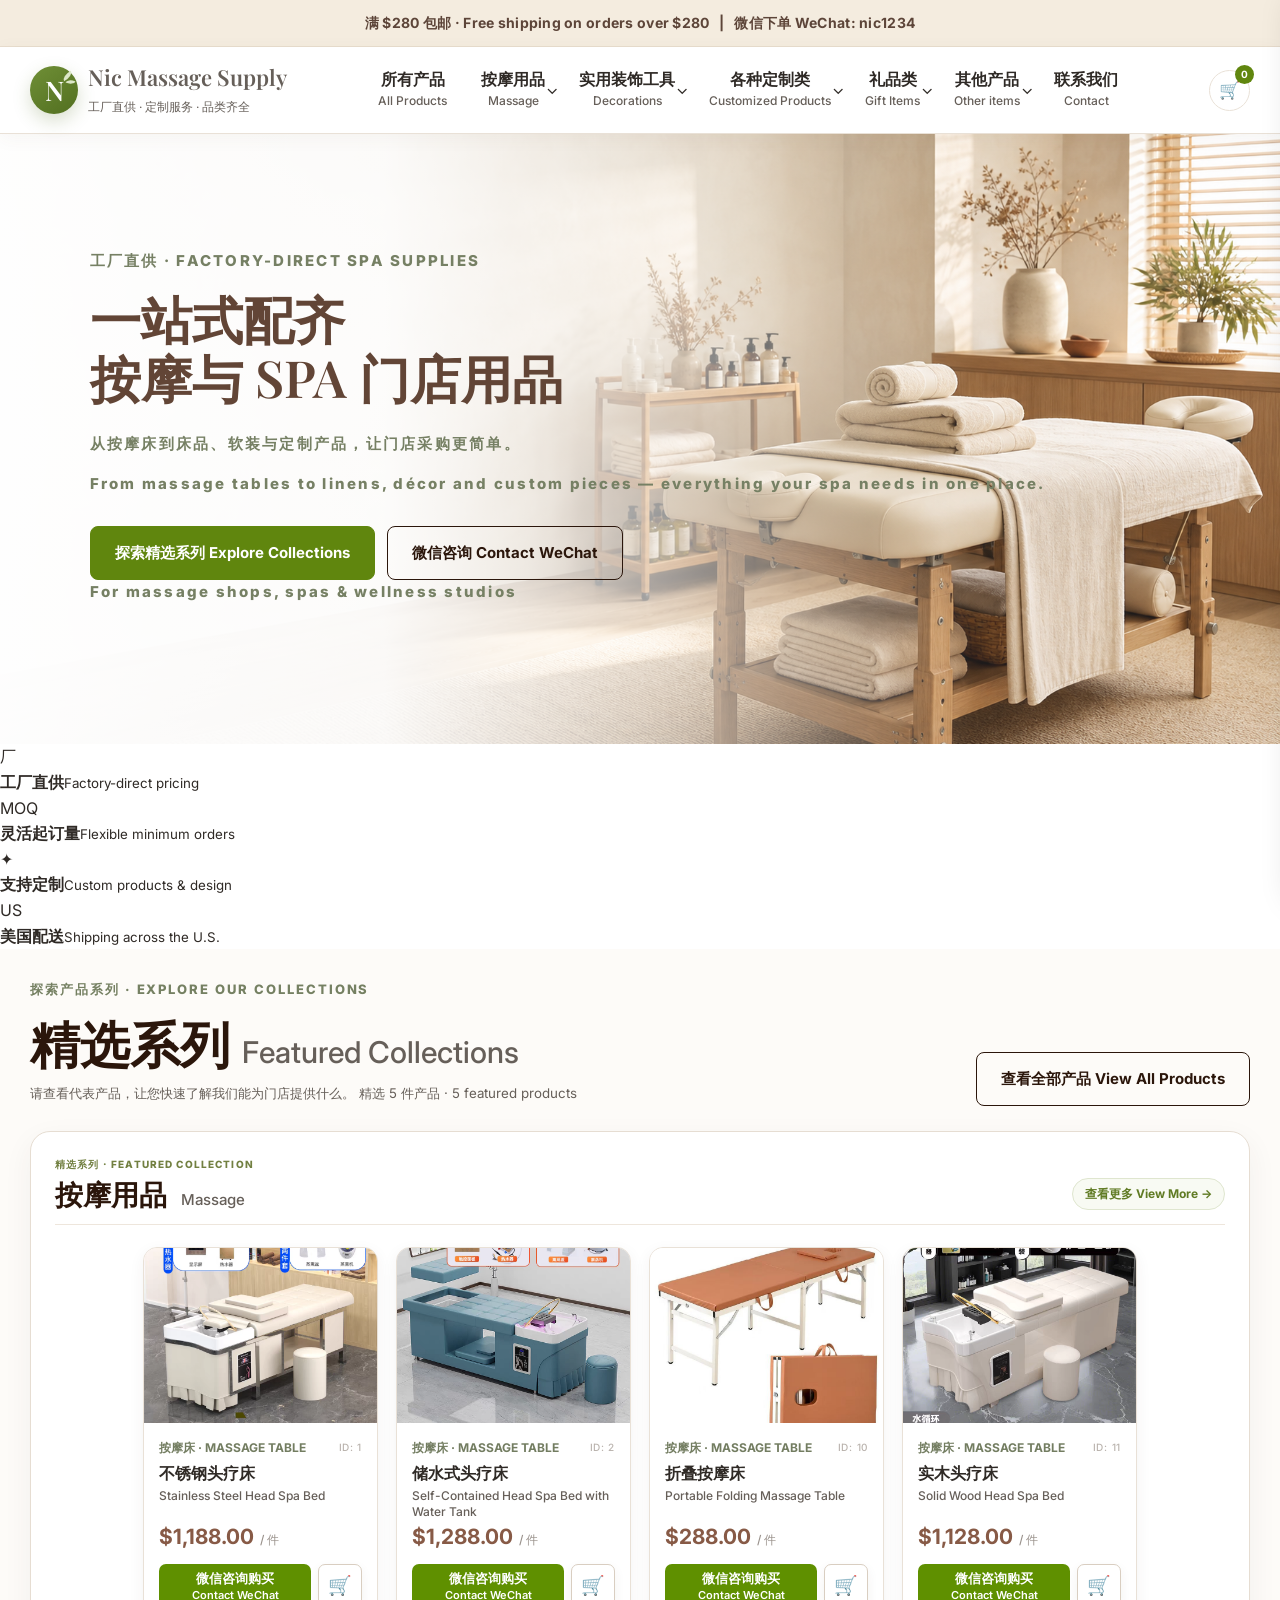
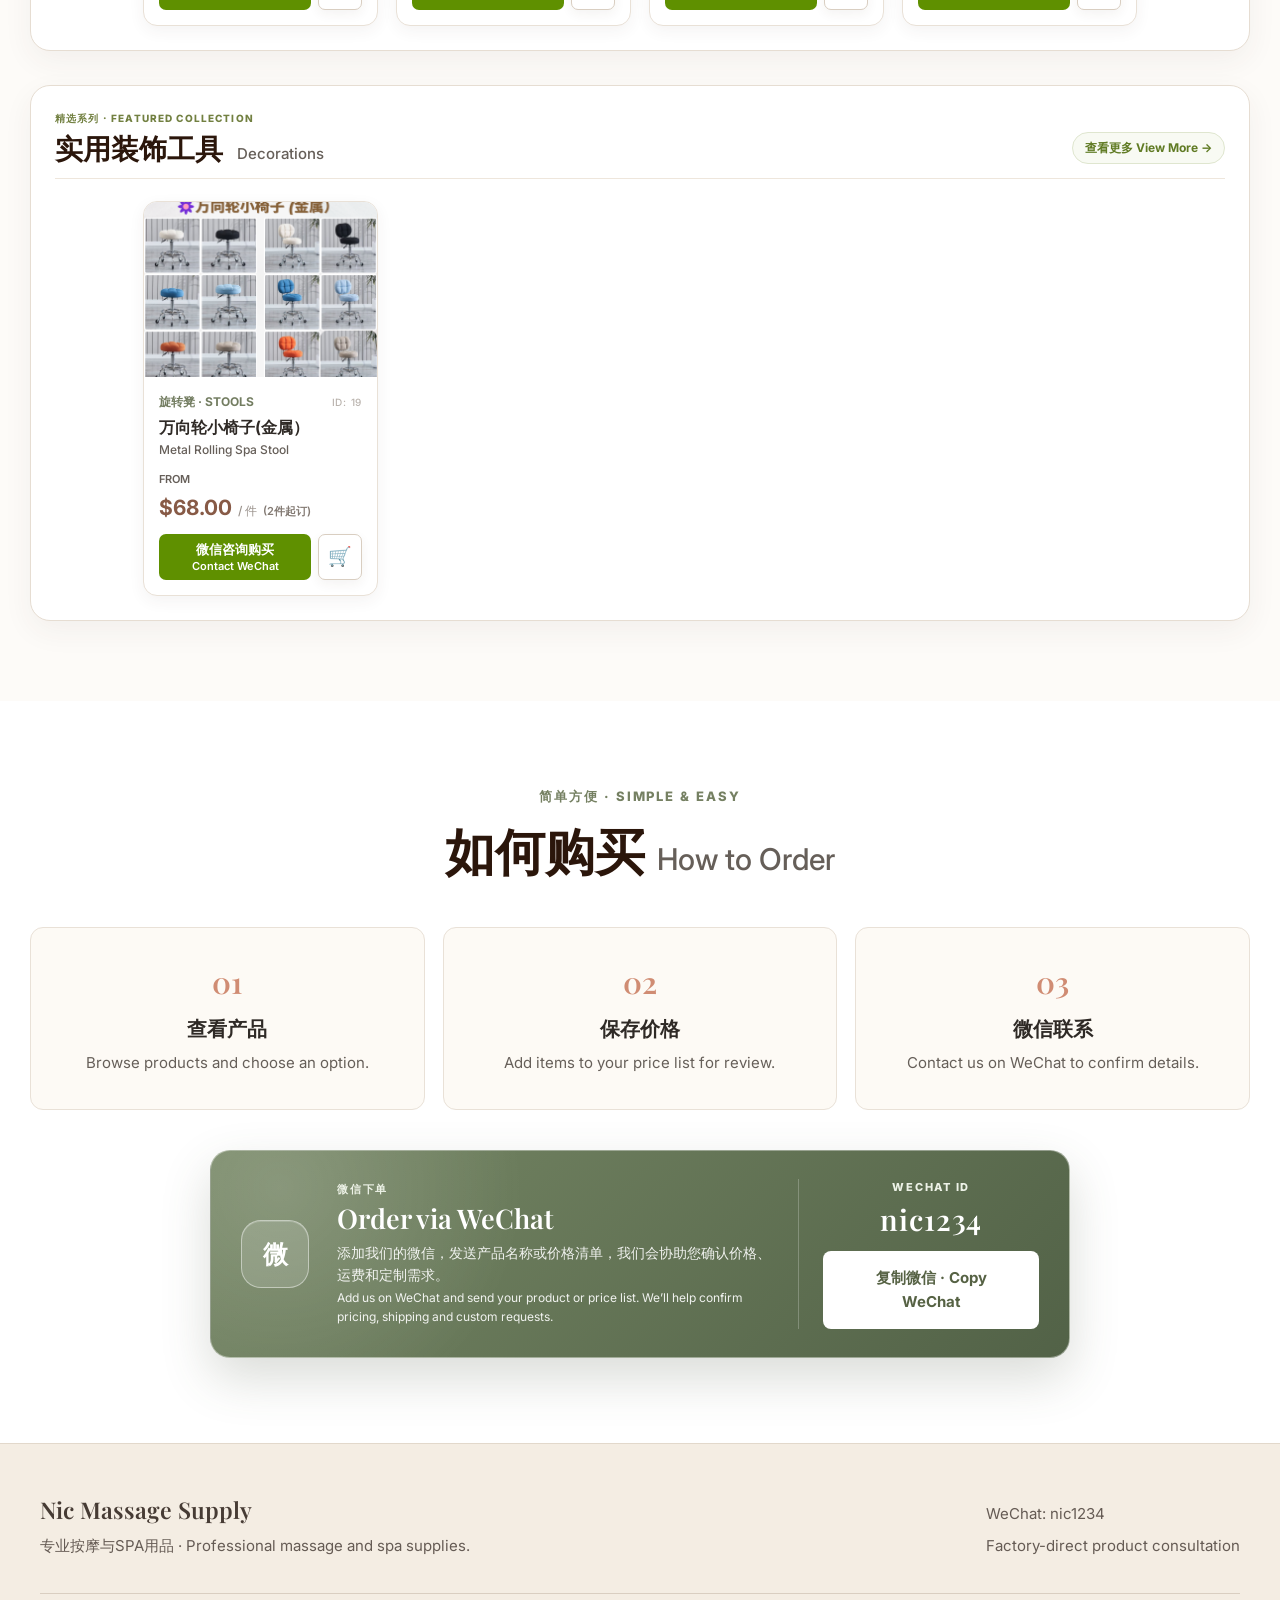
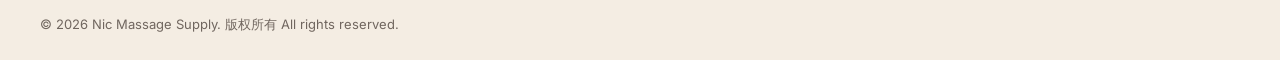
==== commit f26187ee: "Add files via upload" ====
--- a/index.html
+++ b/index.html
@@ -9,7 +9,7 @@
   <link rel="stylesheet" href="css/styles.css">
 </head>
 <body data-page="home">
-  <div class="topbar">满 $280 包邮 · Free shipping on orders over $149 &nbsp; | &nbsp; 微信下单 WeChat: abv1234</div>
+  <div class="topbar">满 $280 包邮 · Free shipping on orders over $280 &nbsp; | &nbsp; 微信下单 WeChat: nic1234</div>
 
   <nav class="site-nav">
     <div class="nav-inner">
@@ -26,45 +26,71 @@
     <section class="hero" id="home">
       <img src="images/spa-hero-warm.png" alt="Warm professional spa treatment room">
       <div class="hero-shade"></div>
+
       <div class="hero-copy">
-        <p>专业按摩与 SPA 用品</p>
-        <h1 class="hero-title"><span>一站式采购</span><span>配齐门店所需用品</span></h1>
-        <div class="hero-cn">按摩床、床罩、毛巾、装饰用品及定制产品</div>
-        <div class="hero-en">Massage tables, linens, decor and custom products.</div>
+        <p class="hero-eyebrow">工厂直供 · FACTORY-DIRECT SPA SUPPLIES</p>
+
+        <h1 class="hero-title">
+          <span>一站式配齐</span>
+          <span>按摩与 SPA 门店用品</span>
+        </h1>
+
+        <p class="hero-cn">从按摩床到床品、软装与定制产品，让门店采购更简单。</p>
+        <p class="hero-en">From massage tables to linens, décor and custom pieces — everything your spa needs in one place.</p>
+
         <div class="hero-buttons">
-          <a class="button primary" href="products.html">查看所有产品 View All Products</a>
+          <a class="button primary" href="#products">探索精选系列 Explore Collections</a>
           <button class="button secondary open-wechat" type="button">微信咨询 Contact WeChat</button>
         </div>
-        <div class="hero-benefits"><span>✓ Factory Direct</span><span>✓ Custom Service</span><span>✓ US Shipping</span></div>
+
+        <p class="hero-audience">For massage shops, spas &amp; wellness studios</p>
       </div>
     </section>
 
-  <!--  <section class="category-shortcuts">
-      <a href="products.html?category=massage-bed"><span>Massage Table</span><strong>按摩床</strong><small>Shop now →</small></a>
-      <a href="products.html?category=massage-sheet"><span>Covers & Sheets</span><strong>床罩床单</strong><small>Shop now →</small></a>
-      <a href="products.html?category=decorations"><span>Decorations</span><strong>实用装饰</strong><small>Shop now →</small></a>
-    </section> -->
-
- <section class="products-section" id="products">
+    <section class="trust-strip" aria-label="Why choose Nic Massage Supply">
+      <div class="trust-strip-inner">
+        <article>
+          <span class="trust-icon">厂</span>
+          <div><strong>工厂直供</strong><small>Factory-direct pricing</small></div>
+        </article>
+        <article>
+          <span class="trust-icon">MOQ</span>
+          <div><strong>灵活起订量</strong><small>Flexible minimum orders</small></div>
+        </article>
+        <article>
+          <span class="trust-icon">✦</span>
+          <div><strong>支持定制</strong><small>Custom products &amp; design</small></div>
+        </article>
+        <article>
+          <span class="trust-icon">US</span>
+          <div><strong>美国配送</strong><small>Shipping across the U.S.</small></div>
+        </article>
+      </div>
+    </section>
+
+<section class="products-section" id="products">
   <div class="section-inner">
 
-    <div class="section-heading">
+    <div class="section-heading collection-heading">
       <div>
-        <p>产品中心 · PRODUCT CENTER</p>
+        <p>探索产品系列 · EXPLORE OUR COLLECTIONS</p>
 
         <h2 id="productsTitle">
-          精选产品 <span>Featured Products</span>
+          精选系列 <span>Featured Collections</span>
         </h2>
 
+        <small class="collection-intro">
+          请查看代表产品，让您快速了解我们能为门店提供什么。
+        </small>
+
         <small id="resultCount"></small>
       </div>
 
       <a class="button outline" href="products.html">
-        查看全部 View All
+        查看全部产品 View All Products
       </a>
     </div>
 
-    <!-- Các nhóm sản phẩm nổi bật sẽ được JS tạo tại đây -->
     <div class="featured-groups" id="featuredGroups"></div>
 
     <div class="empty" id="emptyState" hidden>
@@ -92,7 +118,7 @@
           </div>
           <div class="wechat-card-action">
             <span>WECHAT ID</span>
-            <strong>abv1234</strong>
+            <strong>nic1234</strong>
             <button class="button wechat-card-button order-wechat" type="button">复制微信 · Copy WeChat</button>
           </div>
         </div>
@@ -102,7 +128,7 @@
 
   <footer>
     <div class="footer-inner">
-    <div><strong>Nic Massage Supply</strong><p>专业按摩与SPA用品 · Professional massage and spa supplies.</p></div><div><p>WeChat: abv1234</p><p>Factory-direct product consultation</p></div></div>
+    <div><strong>Nic Massage Supply</strong><p>专业按摩与SPA用品 · Professional massage and spa supplies.</p></div><div><p>WeChat: nic1234</p><p>Factory-direct product consultation</p></div></div>
     <div class="copyright">© 2026 Nic Massage Supply. 版权所有 All rights reserved.</div>
   </footer>
 
@@ -130,6 +156,15 @@
         <div class="modal-actions contact-actions">
           <button class="button primary" id="modalContact" type="button">微信咨询购买 Contact WeChat</button>
           <button class="selection-modal-add" id="modalSelection" type="button" aria-label="Add to price list" title="Add to Price List">🛒</button>
+          <button class="share-product-button" id="shareProduct" type="button" aria-label="分享产品 · Share product"title="分享产品 · Share Product">
+            <svg viewBox="0 0 24 24" aria-hidden="true"focusable="false">
+              <circle cx="18" cy="5" r="3"></circle>
+              <circle cx="6" cy="12" r="3"></circle>
+              <circle cx="18" cy="19" r="3"></circle>
+              <path d="M8.6 10.6l6.8-4.2"></path>
+              <path d="M8.6 13.4l6.8 4.2"></path>
+            </svg>
+          </button>
         </div>
       </div>
     </div>
@@ -164,7 +199,7 @@
       <div class="wechat-product-context" id="wechatProductContext" hidden></div>
       <p>添加我们的微信并发送产品名称、所选款式或价格清单截图。</p>
       <p>Add our WeChat and send the product name, selected option, or a screenshot of your price list.</p>
-      <div class="wechat-id"><span>WeChat ID</span><strong id="wechatId">abv1234</strong></div>
+      <div class="wechat-id"><span>WeChat ID</span><strong id="wechatId">nic1234</strong></div>
       <div class="wechat-popup-actions">
         <button class="button primary" id="copyWechat" type="button">复制微信 ID · Copy ID</button>
         <button class="button outline" id="copyProductInfo" type="button">复制产品信息 · Copy Product</button>
--- a/css/styles.css
+++ b/css/styles.css
@@ -2370,3 +2370,235 @@
 
   box-shadow: 0 2px 8px rgba(0, 0, 0, 0.12);
 }
+
+/* ================================================================
+   HOME PAGE ONLY — FEATURED PRODUCTS IN FRAMED GROUPS
+   Chỉ áp dụng cho trang chủ, không ảnh hưởng products.html
+================================================================ */
+
+body:not([data-page="products"]) .featured-groups {
+    display: flex;
+    flex-direction: column;
+    gap: 34px;
+}
+
+body:not([data-page="products"]) .featured-group {
+    width: 100%;
+    padding: 24px;
+    border: 1px solid #e6ddd2;
+    border-radius: 20px;
+    background: #fff;
+    box-shadow: 0 10px 30px rgba(74, 55, 43, .06);
+}
+
+body:not([data-page="products"]) .featured-group-heading {
+    display: flex;
+    align-items: flex-end;
+    justify-content: space-between;
+    gap: 20px;
+    margin-bottom: 22px;
+    padding-bottom: 14px;
+    border-bottom: 1px solid #eee6dc;
+}
+
+body:not([data-page="products"]) .featured-group-label {
+    margin: 0 0 5px;
+    color: #728041;
+    font-size: 10px;
+    font-weight: 800;
+    letter-spacing: 1.15px;
+}
+
+body:not([data-page="products"]) .featured-group-title {
+    margin: 0;
+    color: var(--brown);
+    font: 600 28px/1.2 var(--display);
+}
+
+body:not([data-page="products"]) .featured-group-title span {
+    margin-left: 7px;
+    color: var(--muted);
+    font: 500 15px/1.3 var(--body);
+}
+
+body:not([data-page="products"]) .featured-group-link {
+    flex: 0 0 auto;
+    padding: 8px 12px;
+    border: 1px solid #dfe6cf;
+    border-radius: 999px;
+    background: #f8faF3;
+    color: #607b24;
+    font-size: 12px;
+    font-weight: 700;
+    line-height: 1.2;
+    text-decoration: none;
+    white-space: nowrap;
+}
+
+body:not([data-page="products"]) .featured-group-link:hover {
+    border-color: var(--olive);
+    background: var(--olive);
+    color: #fff;
+}
+
+body:not([data-page="products"]) .featured-group-grid {
+    display: grid;
+    grid-template-columns: repeat(4, minmax(0, 235px));
+    justify-content: center;
+    gap: 18px;
+}
+
+body:not([data-page="products"]) .featured-group-grid .product-card {
+    width: 100%;
+    max-width: 235px;
+    margin: 0 auto;
+    border-radius: 14px;
+    box-shadow: 0 5px 16px rgba(74, 55, 43, .06);
+}
+
+body:not([data-page="products"]) .featured-group-grid .product-card:hover {
+    transform: translateY(-3px);
+}
+
+body:not([data-page="products"]) .featured-group-grid .product-media {
+    aspect-ratio: 4 / 3;
+}
+
+body:not([data-page="products"]) .featured-group-grid .product-info {
+    padding: 15px;
+}
+
+body:not([data-page="products"]) .featured-group-grid .product-info h3 {
+    min-height: 54px;
+    margin-top: 6px;
+    font-size: 16px;
+    line-height: 1.35;
+}
+
+body:not([data-page="products"]) .featured-group-grid .product-info h3 span {
+    margin-top: 3px;
+    font-size: 12px;
+}
+
+body:not([data-page="products"]) .featured-group-grid .price {
+    font-size: 21px;
+}
+
+body:not([data-page="products"]) .featured-group-grid .product-card-actions {
+    grid-template-columns: minmax(0, 1fr) 44px;
+    gap: 7px;
+    margin-top: 10px;
+}
+
+body:not([data-page="products"]) .featured-group-grid .contact-product {
+    min-height: 46px;
+}
+
+body:not([data-page="products"]) .featured-group-grid .selection-card-add {
+    min-height: 44px;
+}
+
+
+/* Laptop nhỏ */
+@media (max-width: 1180px) and (min-width: 901px) {
+    body:not([data-page="products"]) .featured-group-grid {
+        grid-template-columns: repeat(3, minmax(0, 245px));
+    }
+
+    body:not([data-page="products"]) .featured-group-grid .product-card {
+        max-width: 245px;
+    }
+}
+
+/* Tablet */
+@media (max-width: 900px) {
+    body:not([data-page="products"]) .featured-group {
+        padding: 21px;
+    }
+
+    body:not([data-page="products"]) .featured-group-grid {
+        grid-template-columns: repeat(2, minmax(0, 250px));
+    }
+
+    body:not([data-page="products"]) .featured-group-grid .product-card {
+        max-width: 250px;
+    }
+}
+
+/* Điện thoại: card nhỏ, vuốt ngang và lộ một phần card tiếp theo */
+@media (max-width: 620px) {
+    body:not([data-page="products"]) .featured-groups {
+        gap: 28px;
+    }
+
+    body:not([data-page="products"]) .featured-group {
+        padding: 16px 13px;
+        border-radius: 16px;
+    }
+
+    body:not([data-page="products"]) .featured-group-heading {
+        align-items: flex-start;
+        gap: 10px;
+        margin-bottom: 15px;
+        padding-bottom: 11px;
+    }
+
+    body:not([data-page="products"]) .featured-group-label {
+        font-size: 8px;
+        letter-spacing: .8px;
+    }
+
+    body:not([data-page="products"]) .featured-group-title {
+        font-size: 22px;
+    }
+
+    body:not([data-page="products"]) .featured-group-title span {
+        display: block;
+        margin: 3px 0 0;
+        font-size: 12px;
+    }
+
+    body:not([data-page="products"]) .featured-group-link {
+        padding: 7px 9px;
+        font-size: 9px;
+    }
+
+    body:not([data-page="products"]) .featured-group-grid {
+        display: grid;
+        grid-template-columns: none;
+        grid-auto-flow: column;
+        grid-auto-columns: minmax(230px, 76%);
+        justify-content: initial;
+        gap: 12px;
+        overflow-x: auto;
+        overflow-y: hidden;
+        padding: 2px 8px 12px 0;
+        scroll-padding-inline: 0;
+        scroll-snap-type: x mandatory;
+        scrollbar-width: none;
+        overscroll-behavior-inline: contain;
+    }
+
+    body:not([data-page="products"]) .featured-group-grid::-webkit-scrollbar {
+        display: none;
+    }
+
+    body:not([data-page="products"]) .featured-group-grid .product-card {
+        max-width: none;
+        scroll-snap-align: start;
+    }
+
+    body:not([data-page="products"]) .featured-group-grid .product-info {
+        padding: 13px;
+    }
+
+    body:not([data-page="products"]) .featured-group-grid .product-info h3 {
+        min-height: 50px;
+        font-size: 15px;
+    }
+
+    body:not([data-page="products"]) .featured-group-grid .price {
+        font-size: 19px;
+    }
+}
+
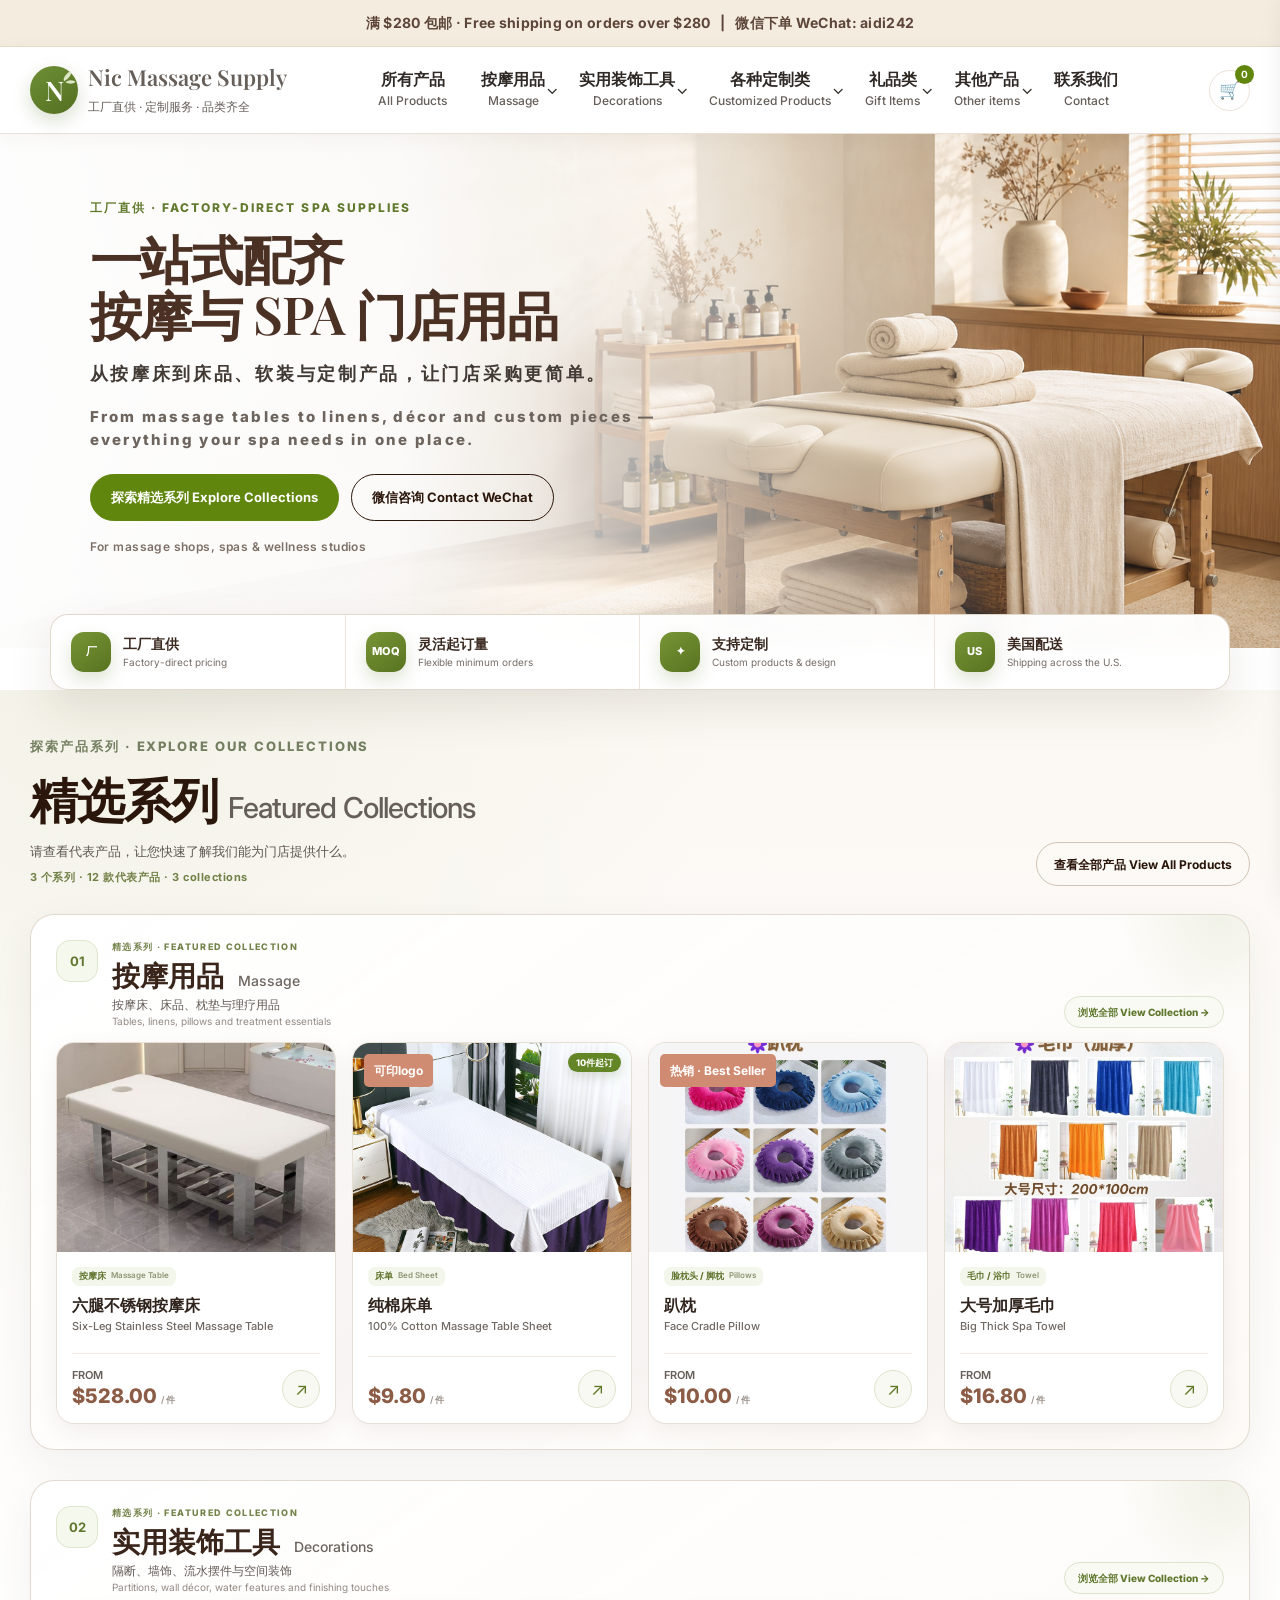
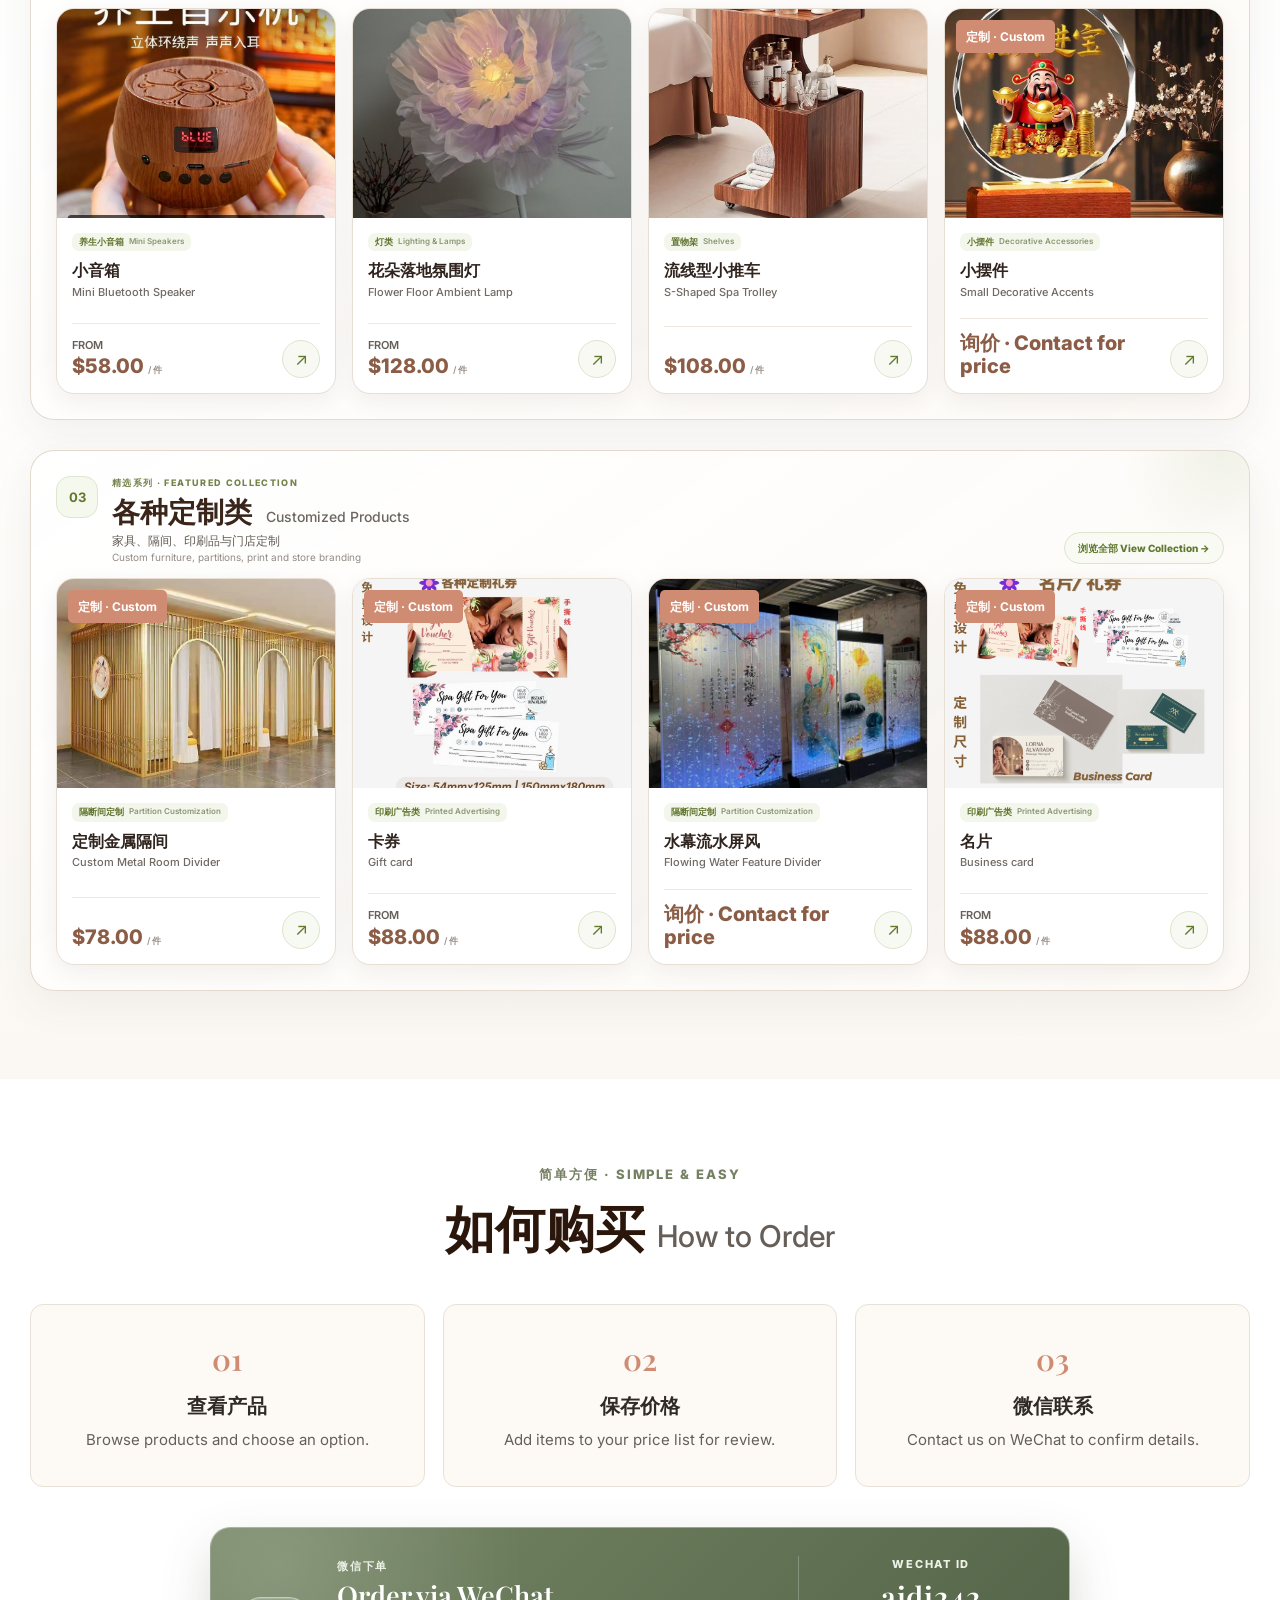
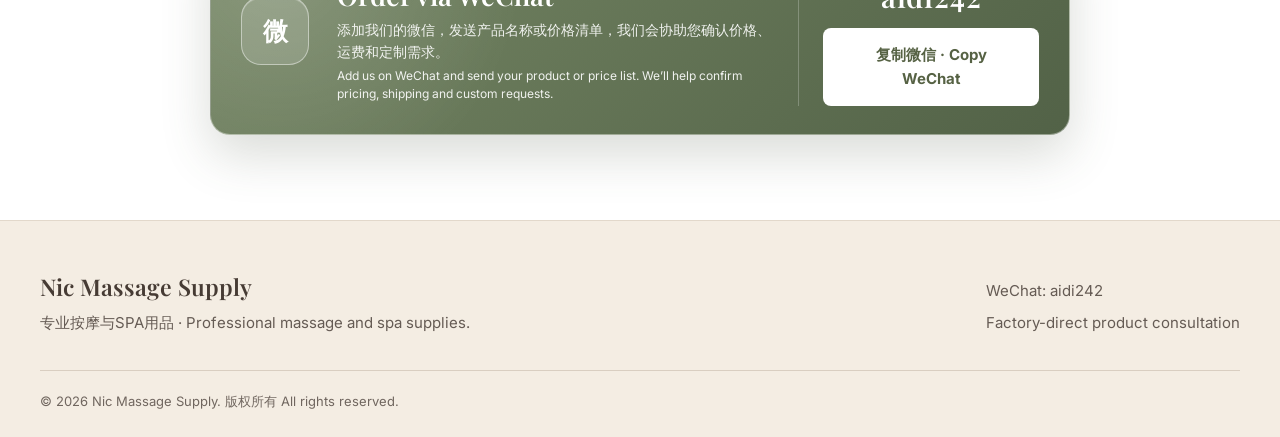
==== commit 4b9eb991: "Update WeChat ID from nic1234 to aidi242" ====
--- a/index.html
+++ b/index.html
@@ -9,7 +9,7 @@
   <link rel="stylesheet" href="css/styles.css">
 </head>
 <body data-page="home">
-  <div class="topbar">满 $280 包邮 · Free shipping on orders over $280 &nbsp; | &nbsp; 微信下单 WeChat: nic1234</div>
+  <div class="topbar">满 $280 包邮 · Free shipping on orders over $280 &nbsp; | &nbsp; 微信下单 WeChat: aidi242</div>
 
   <nav class="site-nav">
     <div class="nav-inner">
@@ -118,7 +118,7 @@
           </div>
           <div class="wechat-card-action">
             <span>WECHAT ID</span>
-            <strong>nic1234</strong>
+            <strong>aidi242</strong>
             <button class="button wechat-card-button order-wechat" type="button">复制微信 · Copy WeChat</button>
           </div>
         </div>
@@ -128,7 +128,7 @@
 
   <footer>
     <div class="footer-inner">
-    <div><strong>Nic Massage Supply</strong><p>专业按摩与SPA用品 · Professional massage and spa supplies.</p></div><div><p>WeChat: nic1234</p><p>Factory-direct product consultation</p></div></div>
+    <div><strong>Nic Massage Supply</strong><p>专业按摩与SPA用品 · Professional massage and spa supplies.</p></div><div><p>WeChat: aidi242</p><p>Factory-direct product consultation</p></div></div>
     <div class="copyright">© 2026 Nic Massage Supply. 版权所有 All rights reserved.</div>
   </footer>
 
@@ -199,7 +199,7 @@
       <div class="wechat-product-context" id="wechatProductContext" hidden></div>
       <p>添加我们的微信并发送产品名称、所选款式或价格清单截图。</p>
       <p>Add our WeChat and send the product name, selected option, or a screenshot of your price list.</p>
-      <div class="wechat-id"><span>WeChat ID</span><strong id="wechatId">nic1234</strong></div>
+      <div class="wechat-id"><span>WeChat ID</span><strong id="wechatId">aidi242</strong></div>
       <div class="wechat-popup-actions">
         <button class="button primary" id="copyWechat" type="button">复制微信 ID · Copy ID</button>
         <button class="button outline" id="copyProductInfo" type="button">复制产品信息 · Copy Product</button>
--- a/css/styles.css
+++ b/css/styles.css
@@ -2372,233 +2372,803 @@
 }
 
 /* ================================================================
-   HOME PAGE ONLY — FEATURED PRODUCTS IN FRAMED GROUPS
-   Chỉ áp dụng cho trang chủ, không ảnh hưởng products.html
+   NIC HOME REDESIGN — HERO, TRUST STRIP & FEATURED COLLECTIONS
+   Chỉ áp dụng cho body[data-page="home"], không ảnh hưởng products.html
 ================================================================ */
 
-body:not([data-page="products"]) .featured-groups {
+/* HERO NGẮN HƠN: mở trang đã nhìn thấy phần nội dung phía dưới */
+body[data-page="home"] .hero {
+    min-height: 430px;
+    background: #f5efe7;
+}
+
+body[data-page="home"] .hero > img {
+    object-position: 62% center;
+}
+
+body[data-page="home"] .hero-shade {
+    background:
+        linear-gradient(
+            90deg,
+            rgba(255, 255, 255, .98) 0%,
+            rgba(255, 255, 255, .93) 31%,
+            rgba(255, 255, 255, .60) 54%,
+            rgba(255, 255, 255, .08) 82%
+        ),
+        linear-gradient(0deg, rgba(43, 22, 11, .06), transparent 45%);
+}
+
+body[data-page="home"] .hero-copy {
+    max-width: 1440px;
+    padding: 64px 7% 76px;
+}
+
+body[data-page="home"] .hero-eyebrow {
+    margin-bottom: 11px;
+    color: #617a2d;
+    font-size: 12px;
+    font-weight: 800;
+    letter-spacing: .17em;
+}
+
+body[data-page="home"] .hero h1 {
+    width: auto;
+    max-width: 680px;
+    color: #4b3024;
+    font-size: clamp(38px, 4.1vw, 58px);
+    line-height: 1.08;
+    letter-spacing: -.025em;
+}
+
+body[data-page="home"] .hero-cn {
+    max-width: 610px;
+    margin-top: 18px;
+    color: #423a34;
+    font-size: 18px;
+    font-weight: 700;
+}
+
+body[data-page="home"] .hero-en {
+    max-width: 650px;
+    margin-top: 5px;
+    color: #6d645e;
+    font-size: 15px;
+    line-height: 1.55;
+}
+
+body[data-page="home"] .hero-buttons {
+    margin-top: 23px;
+}
+
+body[data-page="home"] .hero-buttons .button {
+    min-height: 46px;
+    padding: 12px 20px;
+    border-radius: 999px;
+    font-size: 13px;
+}
+
+body[data-page="home"] .hero-audience {
+    margin-top: 16px;
+    color: #7d7067;
+    font-size: 12px;
+    font-weight: 600;
+    letter-spacing: .035em;
+}
+
+/* Thay category-shortcuts bằng dải lý do mua hàng có ích hơn */
+body[data-page="home"] .trust-strip {
+    position: relative;
+    z-index: 4;
+    width: min(1180px, calc(100% - 48px));
+    margin: -34px auto 0;
+}
+
+body[data-page="home"] .trust-strip-inner {
+    display: grid;
+    grid-template-columns: repeat(4, minmax(0, 1fr));
+    overflow: hidden;
+    border: 1px solid rgba(224, 214, 201, .92);
+    border-radius: 18px;
+    background: rgba(255, 255, 255, .97);
+    box-shadow: 0 18px 45px rgba(70, 51, 39, .11);
+    backdrop-filter: blur(12px);
+}
+
+body[data-page="home"] .trust-strip article {
+    display: flex;
+    align-items: center;
+    gap: 12px;
+    min-width: 0;
+    padding: 17px 20px;
+    border-right: 1px solid #eee6dc;
+}
+
+body[data-page="home"] .trust-strip article:last-child {
+    border-right: 0;
+}
+
+body[data-page="home"] .trust-icon {
+    display: grid;
+    flex: 0 0 40px;
+    place-items: center;
+    width: 40px;
+    height: 40px;
+    border-radius: 13px;
+    background: linear-gradient(145deg, #789536, #587320);
+    color: white;
+    font-size: 11px;
+    font-weight: 800;
+    box-shadow: 0 8px 18px rgba(88, 115, 32, .2);
+}
+
+body[data-page="home"] .trust-strip strong,
+body[data-page="home"] .trust-strip small {
+    display: block;
+}
+
+body[data-page="home"] .trust-strip strong {
+    color: #3b2a21;
+    font-size: 14px;
+    line-height: 1.25;
+}
+
+body[data-page="home"] .trust-strip small {
+    margin-top: 3px;
+    color: #766d66;
+    font-size: 10px;
+    line-height: 1.3;
+}
+
+/* Tiêu đề khu vực sản phẩm */
+body[data-page="home"] .products-section {
+    padding: 46px 30px 88px;
+    background:
+        radial-gradient(circle at 8% 0%, rgba(139, 164, 78, .07), transparent 27%),
+        linear-gradient(180deg, #fbf8f3 0%, #fff 52%, #fbf8f3 100%);
+}
+
+body[data-page="home"] .collection-heading {
+    align-items: flex-end;
+    margin-bottom: 28px;
+}
+
+body[data-page="home"] .collection-heading h2 {
+    font-size: clamp(34px, 4vw, 48px);
+    letter-spacing: -.02em;
+}
+
+body[data-page="home"] .collection-intro {
+    display: block;
+    max-width: 720px;
+    margin-top: 7px;
+    color: #5f5852;
+    font-size: 13px;
+    line-height: 1.6;
+}
+
+body[data-page="home"] .collection-intro span {
+    display: block;
+    color: #8b827a;
+    font-size: 11px;
+}
+
+body[data-page="home"] #resultCount {
+    display: block;
+    margin-top: 7px;
+    color: #718047;
+    font-size: 11px;
+    font-weight: 700;
+    letter-spacing: .045em;
+}
+
+body[data-page="home"] .collection-heading > .button {
+    min-height: 44px;
+    padding: 11px 17px;
+    border-color: #cfc3b5;
+    border-radius: 999px;
+    font-size: 12px;
+}
+
+body[data-page="home"] .collection-heading > .button:hover {
+    border-color: var(--olive);
+    background: var(--olive);
+    color: #fff;
+}
+
+/* Khung từng phân loại lớn */
+body[data-page="home"] .featured-groups {
     display: flex;
     flex-direction: column;
-    gap: 34px;
-}
-
-body:not([data-page="products"]) .featured-group {
+    gap: 30px;
+}
+
+body[data-page="home"] .featured-group {
+    position: relative;
+    overflow: hidden;
     width: 100%;
-    padding: 24px;
-    border: 1px solid #e6ddd2;
-    border-radius: 20px;
-    background: #fff;
-    box-shadow: 0 10px 30px rgba(74, 55, 43, .06);
-}
-
-body:not([data-page="products"]) .featured-group-heading {
+    padding: 25px;
+    border: 1px solid rgba(226, 216, 204, .94);
+    border-radius: 24px;
+    background:
+        linear-gradient(145deg, rgba(255, 255, 255, .99), rgba(253, 250, 246, .96));
+    box-shadow: 0 14px 42px rgba(77, 56, 43, .065);
+}
+
+body[data-page="home"] .featured-group::before {
+    content: "";
+    position: absolute;
+    top: 0;
+    right: 0;
+    width: 210px;
+    height: 210px;
+    background: radial-gradient(circle, rgba(112, 139, 50, .09), transparent 67%);
+    transform: translate(36%, -48%);
+    pointer-events: none;
+}
+
+body[data-page="home"] .featured-group-heading {
+    position: relative;
+    z-index: 1;
     display: flex;
     align-items: flex-end;
     justify-content: space-between;
-    gap: 20px;
-    margin-bottom: 22px;
-    padding-bottom: 14px;
-    border-bottom: 1px solid #eee6dc;
-}
-
-body:not([data-page="products"]) .featured-group-label {
-    margin: 0 0 5px;
-    color: #728041;
+    gap: 22px;
+    margin-bottom: 14px;
+}
+
+body[data-page="home"] .featured-group-heading-main {
+    display: flex;
+    align-items: flex-start;
+    min-width: 0;
+    gap: 14px;
+}
+
+body[data-page="home"] .featured-group-number {
+    display: grid;
+    flex: 0 0 42px;
+    place-items: center;
+    width: 42px;
+    height: 42px;
+    border: 1px solid #dfe6cf;
+    border-radius: 14px;
+    background: #f5f8ed;
+    color: #61772f;
+    font: 700 13px var(--body);
+}
+
+body[data-page="home"] .featured-group-label {
+    margin: 0 0 4px;
+    color: #74834a;
+    font-size: 9px;
+    font-weight: 800;
+    letter-spacing: .15em;
+}
+
+body[data-page="home"] .featured-group-title {
+    margin: 0;
+    color: #3a251b;
+    font: 600 28px/1.13 var(--display);
+}
+
+body[data-page="home"] .featured-group-title span {
+    margin-left: 7px;
+    color: #6d655f;
+    font: 500 14px/1.3 var(--body);
+}
+
+body[data-page="home"] .featured-group-description {
+    margin-top: 6px;
+    color: #615a54;
+    font-size: 12px;
+    line-height: 1.45;
+}
+
+body[data-page="home"] .featured-group-description span {
+    display: block;
+    color: #938a83;
+    font-size: 10px;
+}
+
+body[data-page="home"] .featured-group-link {
+    position: relative;
+    z-index: 1;
+    flex: 0 0 auto;
+    padding: 9px 13px;
+    border: 1px solid #dde4ce;
+    border-radius: 999px;
+    background: #f8faf3;
+    color: #60782d;
     font-size: 10px;
     font-weight: 800;
-    letter-spacing: 1.15px;
-}
-
-body:not([data-page="products"]) .featured-group-title {
-    margin: 0;
-    color: var(--brown);
-    font: 600 28px/1.2 var(--display);
-}
-
-body:not([data-page="products"]) .featured-group-title span {
-    margin-left: 7px;
-    color: var(--muted);
-    font: 500 15px/1.3 var(--body);
-}
-
-body:not([data-page="products"]) .featured-group-link {
-    flex: 0 0 auto;
-    padding: 8px 12px;
-    border: 1px solid #dfe6cf;
-    border-radius: 999px;
-    background: #f8faF3;
-    color: #607b24;
-    font-size: 12px;
-    font-weight: 700;
     line-height: 1.2;
     text-decoration: none;
     white-space: nowrap;
 }
 
-body:not([data-page="products"]) .featured-group-link:hover {
+body[data-page="home"] .featured-group-link:hover {
+    border-color: var(--olive);
+    background: var(--olive);
+    color: white;
+    transform: translateY(-1px);
+}
+
+/* Bốn card kín chiều ngang, không còn khoảng trắng thừa */
+body[data-page="home"] .featured-group-grid {
+    position: relative;
+    z-index: 1;
+    display: grid;
+    grid-template-columns: repeat(4, minmax(0, 1fr));
+    gap: 16px;
+}
+
+body[data-page="home"] .featured-product-card {
+    width: 100%;
+    min-width: 0;
+    max-width: none;
+    margin: 0;
+    border-color: #e7ded4;
+    border-radius: 18px;
+    background: white;
+    box-shadow: 0 7px 22px rgba(66, 48, 37, .07);
+    outline: none;
+}
+
+body[data-page="home"] .featured-product-card:hover,
+body[data-page="home"] .featured-product-card:focus-visible {
+    border-color: #cfd9b7;
+    transform: translateY(-5px);
+    box-shadow: 0 18px 38px rgba(71, 53, 40, .13);
+}
+
+body[data-page="home"] .featured-product-card:focus-visible {
+    box-shadow:
+        0 0 0 3px rgba(96, 134, 14, .16),
+        0 18px 38px rgba(71, 53, 40, .13);
+}
+
+body[data-page="home"] .featured-product-media {
+    aspect-ratio: 4 / 3;
+    background: #f1ece4;
+}
+
+body[data-page="home"] .featured-product-media > img {
+    object-fit: cover;
+}
+
+body[data-page="home"] .featured-image-cta {
+    position: absolute;
+    right: 10px;
+    bottom: 10px;
+    left: 10px;
+    padding: 9px 11px;
+    border-radius: 10px;
+    background: rgba(255, 255, 255, .94);
+    color: #3e2b22;
+    font-size: 10px;
+    font-weight: 800;
+    text-align: center;
+    opacity: 0;
+    transform: translateY(7px);
+    backdrop-filter: blur(8px);
+}
+
+body[data-page="home"] .featured-product-card:hover .featured-image-cta,
+body[data-page="home"] .featured-product-card:focus-visible .featured-image-cta {
+    opacity: 1;
+    transform: none;
+}
+
+body[data-page="home"] .featured-moq {
+    position: absolute;
+    top: 10px;
+    right: 10px;
+    padding: 5px 8px;
+    border-radius: 999px;
+    background: rgba(87, 124, 21, .92);
+    color: #fff;
+    font-size: 9px;
+    font-weight: 800;
+    line-height: 1;
+    box-shadow: 0 4px 12px rgba(51, 76, 10, .18);
+}
+
+body[data-page="home"] .featured-card-info {
+    display: flex;
+    flex: 1;
+    flex-direction: column;
+    min-width: 0;
+    padding: 15px;
+}
+
+body[data-page="home"] .featured-category-tag {
+    display: inline-flex;
+    align-self: flex-start;
+    align-items: center;
+    gap: 5px;
+    max-width: 100%;
+    padding: 4px 7px;
+    border-radius: 7px;
+    background: #f3f6eb;
+    color: #61752f;
+    font-size: 9px;
+    font-weight: 800;
+    line-height: 1.2;
+}
+
+body[data-page="home"] .featured-category-tag small {
+    overflow: hidden;
+    color: #8b9674;
+    font-size: 8px;
+    font-weight: 600;
+    text-overflow: ellipsis;
+    white-space: nowrap;
+}
+
+body[data-page="home"] .featured-card-info h4 {
+    min-height: 58px;
+    margin-top: 9px;
+    color: #30241e;
+    font-size: 16px;
+    line-height: 1.32;
+}
+
+body[data-page="home"] .featured-card-info h4 span {
+    display: block;
+    margin-top: 3px;
+    color: #716963;
+    font-size: 11px;
+    font-weight: 500;
+    line-height: 1.35;
+}
+
+body[data-page="home"] .featured-card-footer {
+    display: flex;
+    align-items: flex-end;
+    justify-content: space-between;
+    gap: 10px;
+    margin-top: auto;
+    padding-top: 13px;
+    border-top: 1px solid #f0e9e1;
+}
+
+body[data-page="home"] .featured-price {
+    min-width: 0;
+    color: #8b5c46;
+}
+
+body[data-page="home"] .featured-price > small {
+    margin-bottom: 1px;
+}
+
+body[data-page="home"] .featured-price > div {
+    display: flex;
+    align-items: baseline;
+    flex-wrap: wrap;
+    gap: 4px;
+}
+
+body[data-page="home"] .featured-price > div > span {
+    font-size: 20px;
+    font-weight: 800;
+    line-height: 1.15;
+}
+
+body[data-page="home"] .featured-price > div > small {
+    color: #9a918a;
+    font-size: 9px;
+    font-weight: 600;
+}
+
+body[data-page="home"] .featured-view {
+    display: grid;
+    flex: 0 0 38px;
+    place-items: center;
+    width: 38px;
+    height: 38px;
+    border: 1px solid #dce4cc;
+    border-radius: 50%;
+    background: #f7f9f2;
+    color: #607a28;
+    font-size: 17px;
+}
+
+body[data-page="home"] .featured-view:hover {
     border-color: var(--olive);
     background: var(--olive);
     color: #fff;
-}
-
-body:not([data-page="products"]) .featured-group-grid {
-    display: grid;
-    grid-template-columns: repeat(4, minmax(0, 235px));
-    justify-content: center;
-    gap: 18px;
-}
-
-body:not([data-page="products"]) .featured-group-grid .product-card {
-    width: 100%;
-    max-width: 235px;
-    margin: 0 auto;
-    border-radius: 14px;
-    box-shadow: 0 5px 16px rgba(74, 55, 43, .06);
-}
-
-body:not([data-page="products"]) .featured-group-grid .product-card:hover {
-    transform: translateY(-3px);
-}
-
-body:not([data-page="products"]) .featured-group-grid .product-media {
-    aspect-ratio: 4 / 3;
-}
-
-body:not([data-page="products"]) .featured-group-grid .product-info {
-    padding: 15px;
-}
-
-body:not([data-page="products"]) .featured-group-grid .product-info h3 {
-    min-height: 54px;
-    margin-top: 6px;
-    font-size: 16px;
-    line-height: 1.35;
-}
-
-body:not([data-page="products"]) .featured-group-grid .product-info h3 span {
-    margin-top: 3px;
-    font-size: 12px;
-}
-
-body:not([data-page="products"]) .featured-group-grid .price {
-    font-size: 21px;
-}
-
-body:not([data-page="products"]) .featured-group-grid .product-card-actions {
-    grid-template-columns: minmax(0, 1fr) 44px;
-    gap: 7px;
-    margin-top: 10px;
-}
-
-body:not([data-page="products"]) .featured-group-grid .contact-product {
-    min-height: 46px;
-}
-
-body:not([data-page="products"]) .featured-group-grid .selection-card-add {
-    min-height: 44px;
-}
-
-
-/* Laptop nhỏ */
-@media (max-width: 1180px) and (min-width: 901px) {
-    body:not([data-page="products"]) .featured-group-grid {
-        grid-template-columns: repeat(3, minmax(0, 245px));
-    }
-
-    body:not([data-page="products"]) .featured-group-grid .product-card {
-        max-width: 245px;
-    }
+    transform: rotate(8deg);
 }
 
 /* Tablet */
 @media (max-width: 900px) {
-    body:not([data-page="products"]) .featured-group {
-        padding: 21px;
-    }
-
-    body:not([data-page="products"]) .featured-group-grid {
-        grid-template-columns: repeat(2, minmax(0, 250px));
-    }
-
-    body:not([data-page="products"]) .featured-group-grid .product-card {
-        max-width: 250px;
-    }
-}
-
-/* Điện thoại: card nhỏ, vuốt ngang và lộ một phần card tiếp theo */
+    body[data-page="home"] .hero {
+        min-height: 440px;
+    }
+
+    body[data-page="home"] .hero-copy {
+        padding: 62px 30px 78px;
+    }
+
+    body[data-page="home"] .trust-strip {
+        width: min(720px, calc(100% - 32px));
+    }
+
+    body[data-page="home"] .trust-strip-inner {
+        grid-template-columns: repeat(2, minmax(0, 1fr));
+    }
+
+    body[data-page="home"] .trust-strip article:nth-child(2) {
+        border-right: 0;
+    }
+
+    body[data-page="home"] .trust-strip article:nth-child(-n + 2) {
+        border-bottom: 1px solid #eee6dc;
+    }
+
+    body[data-page="home"] .products-section {
+        padding-top: 40px;
+    }
+
+    body[data-page="home"] .featured-group-grid {
+        grid-template-columns: repeat(2, minmax(0, 1fr));
+    }
+}
+
+/* Điện thoại: trust strip và sản phẩm đều vuốt ngang, tránh trang quá dài */
 @media (max-width: 620px) {
-    body:not([data-page="products"]) .featured-groups {
-        gap: 28px;
-    }
-
-    body:not([data-page="products"]) .featured-group {
-        padding: 16px 13px;
-        border-radius: 16px;
-    }
-
-    body:not([data-page="products"]) .featured-group-heading {
-        align-items: flex-start;
-        gap: 10px;
-        margin-bottom: 15px;
-        padding-bottom: 11px;
-    }
-
-    body:not([data-page="products"]) .featured-group-label {
-        font-size: 8px;
-        letter-spacing: .8px;
-    }
-
-    body:not([data-page="products"]) .featured-group-title {
-        font-size: 22px;
-    }
-
-    body:not([data-page="products"]) .featured-group-title span {
-        display: block;
-        margin: 3px 0 0;
+    body[data-page="home"] .topbar {
+        padding: 8px 12px;
+        font-size: 10px;
+        line-height: 1.35;
+    }
+
+    body[data-page="home"] .hero {
+        min-height: 475px;
+    }
+
+    body[data-page="home"] .hero > img {
+        object-position: 66% center;
+    }
+
+    body[data-page="home"] .hero-shade {
+        background:
+            linear-gradient(
+                90deg,
+                rgba(255, 255, 255, .98) 0%,
+                rgba(255, 255, 255, .91) 58%,
+                rgba(255, 255, 255, .38) 100%
+            );
+    }
+
+    body[data-page="home"] .hero-copy {
+        padding: 48px 20px 64px;
+    }
+
+    body[data-page="home"] .hero h1 {
+        max-width: 330px;
+        font-size: 35px;
+        line-height: 1.1;
+    }
+
+    body[data-page="home"] .hero-cn {
+        max-width: 330px;
+        font-size: 15px;
+    }
+
+    body[data-page="home"] .hero-en {
+        max-width: 330px;
         font-size: 12px;
     }
 
-    body:not([data-page="products"]) .featured-group-link {
-        padding: 7px 9px;
+    body[data-page="home"] .hero-buttons {
+        align-items: stretch;
+        flex-direction: column;
+        width: min(285px, 100%);
+        gap: 8px;
+        margin-top: 18px;
+    }
+
+    body[data-page="home"] .hero-buttons .button {
+        width: 100%;
+        min-height: 43px;
+        padding: 10px 15px;
+        font-size: 11px;
+    }
+
+    body[data-page="home"] .hero-audience {
+        margin-top: 11px;
         font-size: 9px;
     }
 
-    body:not([data-page="products"]) .featured-group-grid {
+    body[data-page="home"] .trust-strip {
+        width: 100%;
+        margin-top: -25px;
+        padding-left: 16px;
+    }
+
+    body[data-page="home"] .trust-strip-inner {
         display: grid;
         grid-template-columns: none;
         grid-auto-flow: column;
-        grid-auto-columns: minmax(230px, 76%);
-        justify-content: initial;
+        grid-auto-columns: 72%;
+        gap: 10px;
+        overflow-x: auto;
+        overflow-y: hidden;
+        padding: 0 16px 12px 0;
+        border: 0;
+        border-radius: 0;
+        background: transparent;
+        box-shadow: none;
+        scroll-snap-type: x mandatory;
+        scrollbar-width: none;
+        backdrop-filter: none;
+    }
+
+    body[data-page="home"] .trust-strip-inner::-webkit-scrollbar {
+        display: none;
+    }
+
+    body[data-page="home"] .trust-strip article {
+        padding: 14px 15px;
+        border: 1px solid #e6ddd2 !important;
+        border-radius: 15px;
+        background: rgba(255, 255, 255, .98);
+        box-shadow: 0 10px 25px rgba(70, 51, 39, .09);
+        scroll-snap-align: start;
+    }
+
+    body[data-page="home"] .products-section {
+        padding: 28px 16px 68px;
+    }
+
+    body[data-page="home"] .collection-heading {
+        align-items: flex-start;
+        flex-direction: column;
+        gap: 15px;
+        margin-bottom: 22px;
+    }
+
+    body[data-page="home"] .collection-heading h2 {
+        font-size: 32px;
+        line-height: 1.08;
+    }
+
+    body[data-page="home"] .collection-heading h2 span {
+        display: block;
+        margin-top: 4px;
+    }
+
+    body[data-page="home"] .collection-heading > .button {
+        width: 100%;
+    }
+
+    body[data-page="home"] .featured-groups {
+        gap: 22px;
+    }
+
+    body[data-page="home"] .featured-group {
+        padding: 17px 13px;
+        border-radius: 19px;
+    }
+
+    body[data-page="home"] .featured-group-heading {
+        align-items: flex-start;
+        gap: 10px;
+    }
+
+    body[data-page="home"] .featured-group-number {
+        flex-basis: 36px;
+        width: 36px;
+        height: 36px;
+        border-radius: 12px;
+        font-size: 11px;
+    }
+
+    body[data-page="home"] .featured-group-heading-main {
+        gap: 9px;
+    }
+
+    body[data-page="home"] .featured-group-title {
+        font-size: 22px;
+    }
+
+    body[data-page="home"] .featured-group-title span {
+        display: block;
+        margin: 3px 0 0;
+        font-size: 11px;
+    }
+
+    body[data-page="home"] .featured-group-description {
+        max-width: 210px;
+        font-size: 10px;
+    }
+
+    body[data-page="home"] .featured-group-link {
+        padding: 7px 8px;
+        font-size: 8px;
+    }
+
+    body[data-page="home"] .featured-group-grid {
+        grid-template-columns: none;
+        grid-auto-flow: column;
+        grid-auto-columns: minmax(235px, 82%);
         gap: 12px;
         overflow-x: auto;
         overflow-y: hidden;
-        padding: 2px 8px 12px 0;
-        scroll-padding-inline: 0;
+        padding: 2px 6px 13px 0;
         scroll-snap-type: x mandatory;
         scrollbar-width: none;
         overscroll-behavior-inline: contain;
     }
 
-    body:not([data-page="products"]) .featured-group-grid::-webkit-scrollbar {
+    body[data-page="home"] .featured-group-grid::-webkit-scrollbar {
         display: none;
     }
 
-    body:not([data-page="products"]) .featured-group-grid .product-card {
-        max-width: none;
+    body[data-page="home"] .featured-product-card {
         scroll-snap-align: start;
     }
 
-    body:not([data-page="products"]) .featured-group-grid .product-info {
-        padding: 13px;
-    }
-
-    body:not([data-page="products"]) .featured-group-grid .product-info h3 {
-        min-height: 50px;
+    body[data-page="home"] .featured-image-cta {
+        display: none;
+    }
+
+    body[data-page="home"] .featured-card-info h4 {
+        min-height: 52px;
         font-size: 15px;
     }
-
-    body:not([data-page="products"]) .featured-group-grid .price {
-        font-size: 19px;
-    }
-}
-
+}
+
+.contact-actions {
+  grid-template-columns: minmax(0, 1fr) 50px 50px;
+}
+
+.share-product-button {
+  display: grid;
+  place-items: center;
+
+  min-width: 50px;
+  min-height: 50px;
+
+  border: 1px solid var(--line);
+  border-radius: 8px;
+
+  background: #fff;
+  color: var(--brown);
+
+  font-size: 21px;
+}
+
+.share-product-button:hover {
+  border-color: var(--olive);
+  background: var(--olive);
+  color: #fff;
+
+  transform: translateY(-1px);
+}
+
+@media (max-width: 620px) {
+  .contact-actions {
+    grid-template-columns: minmax(0, 1fr) 46px 46px;
+  }
+
+  .share-product-button {
+    min-width: 46px;
+    min-height: 46px;
+  }
+}
+
+.share-product-button svg {
+  width: 21px;
+  height: 21px;
+
+  fill: none;
+  stroke: currentColor;
+  stroke-width: 1.8;
+  stroke-linecap: round;
+  stroke-linejoin: round;
+}
+
+.share-product-button:hover svg {
+  transform: scale(1.08);
+}
